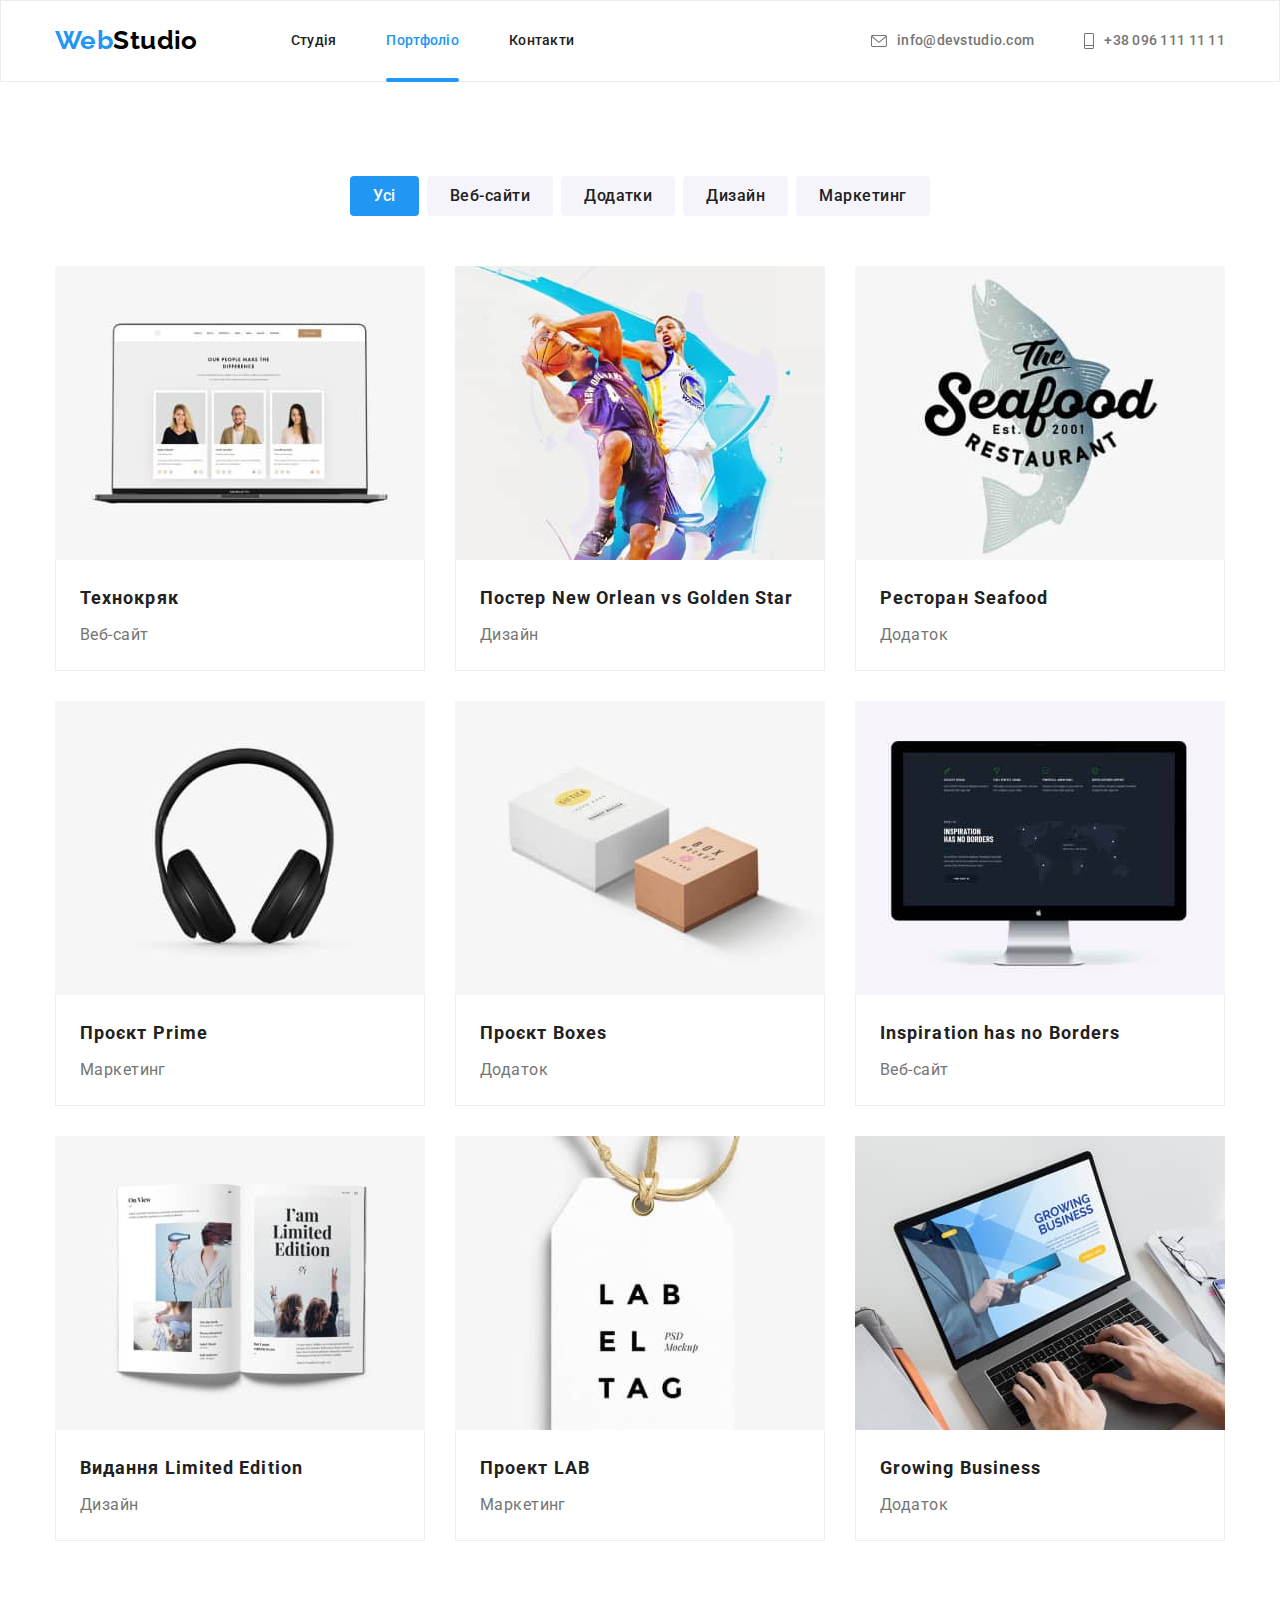
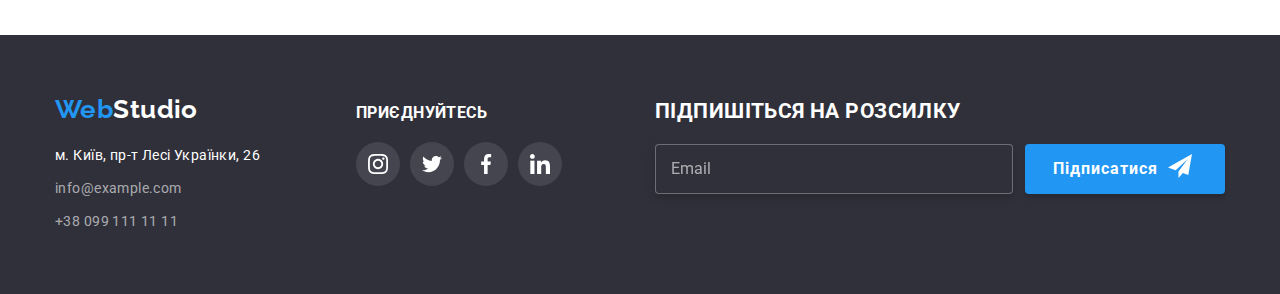
==== portfolio.html @ 9ee0ac49 "Initial commit" ====
<!DOCTYPE html>
<html lang="en">
  <head>
    <meta charset="UTF-8" />
    <meta http-equiv="X-UA-Compatible" content="IE=edge" />
    <meta name="viewport" content="width=device-width, initial-scale=1.0" />
    <link rel="preconnect" href="https://fonts.googleapis.com" />
    <link rel="preconnect" href="https://fonts.gstatic.com" crossorigin />
    <title>WebStudio</title>
    <!-- styles css -->
    <link
      href="https://fonts.googleapis.com/css2?family=Raleway:wght@700&family=Roboto:wght@400;500;700;900&display=swap"
      rel="stylesheet"
    />
    <link
      rel="stylesheet"
      href="https://cdnjs.cloudflare.com/ajax/libs/modern-normalize/1.1.0/modern-normalize.min.css"
    />
    <link rel="stylesheet" href="./css/styles.css" />
  </head>
  <body>
    <!-- header -->
    <header class="studio-header">
      <div class="container">
        <nav class="menu-nav">
          <a class="logo-up link" href="./index.html">
            <span class="part-logo-color">Web</span>Studio</a
          >
          <ul class="menu-nav-list list">
            <li class="menu-nav-item">
              <a class="menu-nav-link link" href="./index.html">Студія</a>
            </li>
            <li class="menu-nav-item">
              <a class="menu-nav-link link" href="portfolio.html"
                ><span class="link-active">Портфоліо</span></a
              >
            </li>
            <li class="menu-nav-item">
              <a class="menu-nav-link link" href="">Контакти</a>
            </li>
          </ul>
        </nav>
        <ul class="list-contact list">
          <li class="list-contact-item">
            <a class="list-contact-link link" href="mailto:info@devstudio.com"
              ><svg class="header-contact-mail" width="16" height="12px">
                <use href="./images/sprite.svg#icon-mail"></use>
              </svg>
              info@devstudio.com</a
            >
          </li>
          <li class="list-contact-item">
            <a class="list-contact-link link" href="tel+380961111111"
              ><svg class="header-contact-phone" width="10px" height="16px">
                <use href="./images/sprite.svg#icon-phone"></use>
              </svg>
              +38 096 111 11 11</a
            >
          </li>
        </ul>
      </div>
    </header>
    <main>
      <!-- project button -->
      <section class="project section">
        <div class="container">
          <h1 class="visually-hidden">Project</h1>
          <ul class="button-nav list">
            <li class="button-nav-item">
              <button type="button" class="button-link button-active">
                Усі
              </button>
            </li>
            <li class="button-nav-item">
              <button type="button" class="button-link">Веб-сайти</button>
            </li>
            <li class="button-nav-item">
              <button type="button" class="button-link">Додатки</button>
            </li>
            <li class="button-nav-item">
              <button type="button" class="button-link">Дизайн</button>
            </li>
            <li class="button-nav-item">
              <button type="button" class="button-link">Маркетинг</button>
            </li>
          </ul>
          <!-- project-galery -->
          <ul class="project-list list">
            <li class="project-list-item">
              <a class="project-card link" href="#">
                <div class="position-project">
                  <img
                    class="project-list-img"
                    src="./images/portfolio/portfolio-1.jpg"
                    alt="зображення команди на ноутбуці"
                    width="370"
                  />
                  <p class="overlay">
                    Ресурс пропонує комплексні пропозиції з різним рівнем
                    функціоналу та сервісів. Все це дозволить відвідувачу
                    отримати вичерпні відомості про компанію чи приватну особу.
                  </p>
                </div>
                <div class="card">
                  <h3 class="project-list-title">Технокряк</h3>
                  <p class="project-item-paragraph">Веб-сайт</p>
                </div>
              </a>
            </li>
            <li class="project-list-item">
              <a class="project-card link" href="#">
                <div class="position-project">
                  <img
                    class="project-list-img"
                    src="./images/portfolio/portfolio-2.jpg"
                    alt="баскетболісти"
                    width="370"
                  />
                  <p class="overlay">
                    Ресурс пропонує комплексні пропозиції з різним рівнем
                    функціоналу та сервісів. Все це дозволить відвідувачу
                    отримати вичерпні відомості про компанію чи приватну особу.
                  </p>
                </div>
                <div class="card">
                  <h3 class="project-list-title">
                    Постер New Orlean vs Golden Star
                  </h3>
                  <p class="project-item-paragraph">Дизайн</p>
                </div>
              </a>
            </li>
            <li class="project-list-item">
              <a class="project-card link" href="#">
                <div class="position-project">
                  <img
                    class="project-list-img"
                    src="./images/portfolio/portfolio-3.jpg"
                    alt="риба"
                    width="370"
                  />
                  <p class="overlay">
                    Ресурс пропонує комплексні пропозиції з різним рівнем
                    функціоналу та сервісів. Все це дозволить відвідувачу
                    отримати вичерпні відомості про компанію чи приватну особу.
                  </p>
                </div>
                <div class="card">
                  <h3 class="project-list-title">Ресторан Seafood</h3>
                  <p class="project-item-paragraph">Додаток</p>
                </div>
              </a>
            </li>
            <li class="project-list-item">
              <a class="project-card link" href="#">
                <div class="position-project">
                  <img
                    class="project-list-img"
                    src="./images/portfolio/portfolio-4.jpg"
                    alt="навушники"
                    width="370"
                  />
                  <p class="overlay">
                    Ресурс пропонує комплексні пропозиції з різним рівнем
                    функціоналу та сервісів. Все це дозволить відвідувачу
                    отримати вичерпні відомості про компанію чи приватну особу.
                  </p>
                </div>
                <div class="card">
                  <h3 class="project-list-title">Проєкт Prime</h3>
                  <p class="project-item-paragraph">Маркетинг</p>
                </div>
              </a>
            </li>
            <li class="project-list-item">
              <a class="project-card link" href="#">
                <div class="position-project">
                  <img
                    class="project-list-img"
                    src="./images/portfolio/portfolio-5.jpg"
                    alt="коробки"
                    width="370"
                  />
                  <p class="overlay">
                    Ресурс пропонує комплексні пропозиції з різним рівнем
                    функціоналу та сервісів. Все це дозволить відвідувачу
                    отримати вичерпні відомості про компанію чи приватну особу.
                  </p>
                </div>
                <div class="card">
                  <h3 class="project-list-title">Проєкт Boxes</h3>
                  <p class="project-item-paragraph">Додаток</p>
                </div>
              </a>
            </li>
            <li class="project-list-item">
              <a class="project-card link" href="#">
                <div class="position-project">
                  <img
                    class="project-list-img"
                    src="./images/portfolio/portfolio-6.jpg"
                    alt="монітор мака"
                    width="370"
                  />
                  <p class="overlay">
                    Ресурс пропонує комплексні пропозиції з різним рівнем
                    функціоналу та сервісів. Все це дозволить відвідувачу
                    отримати вичерпні відомості про компанію чи приватну особу.
                  </p>
                </div>
                <div class="card">
                  <h3 class="project-list-title">Inspiration has no Borders</h3>
                  <p class="project-item-paragraph">Веб-сайт</p>
                </div>
              </a>
            </li>
            <li class="project-list-item">
              <a class="project-card link" href="#">
                <div class="position-project">
                  <img
                    class="project-list-img"
                    src="./images/portfolio/portfolio-7.jpg"
                    alt="книга"
                    width="370"
                  />
                  <p class="overlay">
                    Ресурс пропонує комплексні пропозиції з різним рівнем
                    функціоналу та сервісів. Все це дозволить відвідувачу
                    отримати вичерпні відомості про компанію чи приватну особу.
                  </p>
                </div>
                <div class="card">
                  <h3 class="project-list-title">Видання Limited Edition</h3>
                  <p class="project-item-paragraph">Дизайн</p>
                </div>
              </a>
            </li>

            <li class="project-list-item">
              <a class="project-card link" href="#">
                <div class="position-project">
                  <img
                    class="project-list-img"
                    src="./images/portfolio/portfolio-8.jpg"
                    alt="бейж"
                    width="370"
                  />
                  <p class="overlay">
                    Ресурс пропонує комплексні пропозиції з різним рівнем
                    функціоналу та сервісів. Все це дозволить відвідувачу
                    отримати вичерпні відомості про компанію чи приватну особу.
                  </p>
                </div>
                <div class="card">
                  <h3 class="project-list-title">Проект LAB</h3>
                  <p class="project-item-paragraph">Маркетинг</p>
                </div>
              </a>
            </li>
            <li class="project-list-item">
              <a class="project-card link" href="#">
                <div class="position-project">
                  <img
                    class="project-list-img"
                    src="./images/portfolio/portfolio-9.jpg"
                    alt="лендінг на ноутбуці"
                    width="370"
                  />
                  <p class="overlay">
                    Ресурс пропонує комплексні пропозиції з різним рівнем
                    функціоналу та сервісів. Все це дозволить відвідувачу
                    отримати вичерпні відомості про компанію чи приватну особу.
                  </p>
                </div>
                <div class="card link">
                  <h3 class="project-list-title">Growing Business</h3>
                  <p class="project-item-paragraph">Додаток</p>
                </div>
              </a>
            </li>
          </ul>
        </div>
      </section>
    </main>
    <!-- footer -->
    <footer class="studio-footer">
      <div class="container">
        <address class="footer-address">
          <a class="link logo-down-link" href="./index.html">
            <span class="part-logo-color">Web</span>Studio</a
          >
          <ul class="list">
            <li class="address-item link">
              <a
                class="address address-nav-link link"
                href="https://goo.gl/maps/ZnqAECNUkRY8YoW6A"
                target="_blank"
                >м. Київ, пр-т Лесі Українки, 26</a
              >
            </li>
            <li class="address-item">
              <a
                class="address address-link link"
                href="mailto:info@example.com"
                >info@example.com</a
              >
            </li>
            <li class="address-item">
              <a class="address address-link link" href="tel:+380991111111"
                >+38 099 111 11 11</a
              >
            </li>
          </ul>
        </address>
        <div class="follow">
          <h3 class="follow-icon-title">приєднуйтесь</h3>
          <ul class="social-icon-list list">
            <li class="social-link-item">
              <a class="social-link" href=""
                ><svg
                  lang="en"
                  aria-label="instagram icon"
                  class="social-link-icon footer-social-icon"
                >
                  <use href="./images/sprite.svg#icon-instagram"></use>
                </svg>
              </a>
            </li>
            <li class="social-link-item">
              <a class="social-link" href=""
                ><svg
                  lang="en"
                  aria-label="twitter icon"
                  class="social-link-icon footer-social-icon"
                >
                  <use href="./images/sprite.svg#icon-twitter"></use>
                </svg>
              </a>
            </li>
            <li class="social-link-item">
              <a class="social-link" href=""
                ><svg
                  lang="en"
                  aria-label="facebook icon"
                  class="social-link-icon footer-social-icon"
                >
                  <use href="./images/sprite.svg#icon-facebook"></use>
                </svg>
              </a>
            </li>
            <li class="social-link-item">
              <a class="social-link" href=""
                ><svg
                  lang="en"
                  aria-label="linkedim icon"
                  class="social-link-icon footer-social-icon"
                >
                  <use href="./images/sprite.svg#icon-linkedin"></use>
                </svg>
              </a>
            </li>
          </ul>
        </div>
        <form class="send">
          <h2 class="mail-form-title">Підпишіться на розсилку</h2>
          <div class="footer-form">
            <input
              required
              placeholder="Email"
              class="enter-mail"
              type="email"
              name="user-mail"
              id="user-mail"
            />
            <button class="send-btn" type="submit">
              Підписатися
              <svg class="send-icon">
                <use
                  aria-label=""
                  href="./images/sprite.svg#icon-send"
                  width="24"
                  height="24"
                ></use>
              </svg>
            </button>
          </div>
        </form>
      </div>
    </footer>
  </body>
</html>
---- css/styles.css ----
:root {
  --brend-color: #2196f3;
  --primery-text-color: #212121;
  --secondary-text-color: #757575;
  --color-text-dark-theme: #ffffff;
  --text-paragraph: "Roboto", sans-serif;
  --color-icon: #afb1b8;
  --transition-dur-fun: 250ms cubic-bezier(0.4, 0, 0.2, 1);
}

/* reset and normalize */

.visually-hidden {
  position: absolute;
  width: 1px;
  height: 1px;
  margin: -1px;
  border: 0;
  padding: 0;
  white-space: nowrap;
  clip-path: inset(100%);
  clip: rect(0 0 0 0);
  overflow: hidden;
}

*,
*::after,
*::before {
  box-sizing: inherit;
}

/* tamplate */

h1,
h2,
h3,
h4,
h5,
p {
  margin-top: 0;
  margin-bottom: 0;
}

ul,
li {
  margin-top: 0;
  margin-bottom: 0;
  padding-left: 0;
}

.link {
  text-decoration: none;
}

.list {
  list-style: none;
}

img {
  display: block;
  min-height: 100%;
  height: auto;
}

button {
  cursor: pointer;
}

.container {
  margin: 0 auto;
  width: 1200px;
  padding: 0 15px;
}

.section {
  padding-top: 94px;
  padding-bottom: 94px;
}

.studio-header .container {
  display: flex;
  align-items: center;
}

.menu-nav {
  display: flex;
  align-items: center;
}

.menu-nav-list {
  display: flex;
  gap: 50px;
}

.list-contact {
  display: flex;
  align-items: center;
  justify-content: center;
  gap: 50px;
  margin-left: auto;
}

.link-active {
  color: var(--brend-color);
}

html {
  box-sizing: border-box;
}

body {
  font-family: "Roboto", sans-serif;
  font-size: 14px;
  font-weight: 400;
  letter-spacing: 0.03em;
  color: var(--primery-text-color);
}

/* header */

.studio-header {
  border: 1px solid #ececec;
}

.part-logo-color {
  color: var(--brend-color);
}

.logo-up {
  font-family: "Raleway";
  font-weight: 700;
  font-size: 26px;
  line-height: 1.19;
  margin-right: 93px;
  color: #000000;
  padding-top: 24px;
  padding-bottom: 25px;
  transition: color var(--transition-dur-fun);
}

.menu-nav-link {
  display: inline-block;
  color: var(--primery-text-color);
  font-weight: 500;
  line-height: 1.14;
  letter-spacing: 0.02em;
  padding-top: 32px;
  padding-bottom: 32px;
  transition: color var(--transition-dur-fun);
  position: relative;
}

.list-contact-link {
  color: var(--secondary-text-color);
  font-weight: 500;
  line-height: 1.14px;
  letter-spacing: 0.02em;
  padding-top: 32px;
  padding-bottom: 32px;
  display: flex;
  align-items: center;
  justify-content: center;
  transition: color var(--transition-dur-fun);
}

.address-link:hover,
.studio-header a:hover,
.address-link:focus,
.studio-header a:focus,
.logo-down-link:hover,
.logo-down-link:focus {
  color: var(--brend-color);
}

.header-contact-phone,
.header-contact-mail {
  margin-right: 10px;
  fill: currentColor;
}

.link-active::after {
  content: "";
  position: absolute;
  display: block;
  width: 100%;
  height: 4px;
  left: 0;
  bottom: -1px;
  background-color: var(--brend-color);
  border-radius: 2px;
}

/* hero */

.hero {
  background-image: linear-gradient(
      rgba(47, 48, 58, 0.4),
      rgba(47, 48, 58, 0.4)
    ),
    url(../images/Img.jpg);
  background-size: cover;
  background-repeat: no-repeat;
  background-position: center;
  background-color: #2f303a;
  padding-top: 200px;
  padding-bottom: 200px;
  text-align: center;
  max-width: 1600px;
  margin: 0 auto;
}

.title-first {
  color: var(--color-text-dark-theme);
  font-weight: 900;
  font-size: 44px;
  line-height: 1.36;
  letter-spacing: 0.06em;
  text-transform: uppercase;
  margin-bottom: 30px;
  margin-right: auto;
  margin-left: auto;
  width: 696px;
}

.hero-btn {
  font-family: "Roboto";
  font-style: normal;
  font-weight: 700;
  font-size: 16px;
  line-height: 1.88;
  align-items: center;
  text-align: center;
  letter-spacing: 0.06em;
  width: 216px;
  height: 50px;
  border-radius: 4px;
  border-color: transparent;
}
.container .button-active:hover,
.container .button-active:focus {
  background: #188ce8;
  box-shadow: 0px 4px 4px rgba(0, 0, 0, 0.15);
}
.button-link:hover,
.button-link:focus {
  background-color: var(--brend-color);
  color: var(--color-text-dark-theme);
  box-shadow: 0px 3px 1px rgba(0, 0, 0, 0.1), 0px 1px 2px rgba(0, 0, 0, 0.08),
    0px 2px 2px rgba(0, 0, 0, 0.12);
  border-radius: 4px;
}

.container .button-active {
  background-color: var(--brend-color);
  color: var(--color-text-dark-theme);
  transition: background-color var(--transition-dur-fun);
}

/* technology */

.technology-list {
  display: flex;
  gap: 30px;
}

.technology-icon {
  display: flex;
  align-items: center;
  justify-content: center;
  box-sizing: border-box;
  background: #f5f4fa;
  border-radius: 4px;
  margin-bottom: 30px;
  width: 270px;
  height: 120px;
}

.technology-icon-pick {
  width: 70px;
  height: 70px;
}

.technology-list-item {
  width: 270px;
}

.technology-title {
  line-height: 1.14;
  text-transform: uppercase;
  font-size: 14px;
  margin-bottom: 10px;
  color: var(--primery-text-color);
}

.technology-paragraph {
  line-height: 1.71;
  color: var(--secondary-text-color);
}

/* prezents */

.prezents {
  padding-top: 0;
}

.prezents-title {
  font-weight: 700;
  font-size: 36px;
  line-height: 1.16;
  text-align: center;
  margin-bottom: 50px;
}

.prezents-list {
  display: flex;
  align-items: center;
  justify-content: space-between;
  gap: 30px;
}

.position-prezents {
  position: relative;
}

.prezents-title-text {
  position: absolute;
  bottom: 0%;
  left: 0%;
  text-align: center;
  padding: 27px 0;
  font-weight: 700;
  line-height: 1.14;
  letter-spacing: 0.03em;
  text-transform: uppercase;
  color: var(--color-text-dark-theme);
  width: 100%;
  height: 70px;
  background-color: rgba(47, 48, 58, 0.8);
}

/* team */

.team {
  text-align: center;
  background-color: #f5f4fa;
}

.team-list {
  align-items: center;
  display: flex;
  gap: 30px;
}

.team-list-item {
  box-sizing: content-box;
  width: 270px;
  background: #ffffff;
  box-shadow: 0px 1px 3px rgba(0, 0, 0, 0.12), 0px 1px 1px rgba(0, 0, 0, 0.14),
    0px 2px 1px rgba(0, 0, 0, 0.2);
  border-radius: 0px 0px 4px 4px;
}

.team-title {
  font-weight: 700;
  font-size: 36px;
  line-height: 1.16;
  text-align: center;
  margin-bottom: 50px;
}

.card {
  padding: 30px 32px;
}

.team-title-name {
  font-weight: 500;
  font-size: 16px;
  line-height: 1.19;
  text-align: center;
  margin-bottom: 10px;
}

.team-paragraph {
  font-size: 16px;
  line-height: 1.19;
  text-align: center;
  margin-bottom: 16px;
  color: var(--secondary-text-color);
}

.social-link {
  display: flex;
  align-items: center;
  justify-content: center;
  width: 44px;
  height: 44px;
  border-radius: 50%;
  transition: background-color var(--transition-dur-fun);
}

.social-link:hover,
.social-link:focus {
  background-color: var(--brend-color);
  width: 44px;
  height: 44px;
  border-radius: 50%;
}

.social-icon-list {
  display: flex;
  align-items: center;
  justify-content: center;
  gap: 10px;
}

.social-link-icon {
  display: flex;
  align-items: center;
  justify-content: center;
  width: 20px;
  height: 20px;
  fill: var(--color-icon);
  transition: fill var(--transition-dur-fun);
}

.social-link:hover .social-link-icon,
.social-link:focus .social-link-icon {
  fill: var(--color-text-dark-theme);
}

/* our customers */

.customers {
  text-align: center;
}

.customers-list {
  display: flex;
  gap: 30px;
}

.customers-list-item {
  box-sizing: border-box;
  background-color: #fff;
}

.customers-icon {
  display: flex;
  align-items: center;
  justify-content: center;
  fill: #afb1b8;
  transition: fill var(--transition-dur-fun);
}

.customers-icon-border {
  width: 106px;
  height: 60px;
}

.customer-link-icon {
  display: flex;
  align-items: center;
  justify-content: center;
  box-sizing: border-box;
  width: 170px;
  height: 92px;
  border: 1px solid #afb1b8;
  border-radius: 4px;
  background-color: #fff;
  transition: border var(--transition-dur-fun);
}

.customer-link-icon:hover,
.customer-link-icon:focus {
  border: 1px solid var(--brend-color);
}

.customer-link-icon:hover .customers-icon,
.customer-link-icon:focus .customers-icon {
  fill: var(--brend-color);
}

/* project */

.project-card {
  display: block;
  transition: box-shadow var(--transition-dur-fun);
}

.project-card:hover,
.project-card:focus {
  box-shadow: 0px 1px 1px rgba(0, 0, 0, 0.12), 0px 4px 4px rgba(0, 0, 0, 0.06),
    1px 4px 6px rgba(0, 0, 0, 0.16);
}

.button-nav {
  display: flex;
  justify-content: center;
  gap: 8px;
  margin-bottom: 50px;
}

.button-link {
  font-family: var(--text-paragraph);
  background: #f5f4fa;
  padding: 6px 22px;
  border-radius: 4px;
  border: 1px solid transparent;
  font-weight: 500;
  font-size: 16px;
  line-height: 1.62;
  text-align: center;
  letter-spacing: 0.03em;
  color: #212121;
  transition: background-color var(--transition-dur-fun),
    color var(--transition-dur-fun), box-shadow var(--transition-dur-fun);
}

.project-list {
  display: flex;
  gap: 30px;
  flex-wrap: wrap;
}

.project-list-item {
  box-sizing: border-box;
  width: 370px;
}

.project-list .card {
  padding: 20px 24px;
  background-color: #fff;
  border-right: 1px solid #eeeeee;
  border-bottom: 1px solid #eeeeee;
  border-left: 1px solid #eeeeee;
}

.project-list-title {
  font-weight: 700;
  font-size: 18px;
  line-height: 2;
  letter-spacing: 0.06em;
  margin-bottom: 4px;
  color: var(--primery-text-color);
}

.project-item-paragraph {
  font-size: 16px;
  line-height: 1.87;
  color: var(--secondary-text-color);
}
.position-project {
  position: relative;
  overflow: hidden;
}

.overlay {
  position: absolute;
  top: 0;
  left: 0;
  width: 100%;
  height: 100%;
  padding: 63px 24px;
  background-color: rgba(33, 150, 243, 0.9);
  font-style: normal;
  font-weight: 400;
  font-size: 18px;
  line-height: 1.56;
  color: var(--color-text-dark-theme);
  overflow: auto;
  transform: translateY(100%);
  transition: transform var(--transition-dur-fun);
}

.project-card:hover .overlay,
.project-card:focus .overlay {
  transform: translateY(0);
}

/* footer */

.studio-footer {
  background-color: #2f303a;
  padding-top: 60px;
  padding-bottom: 60px;
}

.studio-footer .container {
  display: flex;
  align-items: baseline;
}

.footer-address {
  width: 231px;
}

.address {
  font-style: normal;
}

.logo-down-link {
  display: inline-block;
  font-style: normal;
  font-family: "Raleway";
  font-weight: 700;
  font-size: 26px;
  line-height: 1.14;
  color: #ffffff;
  margin-bottom: 20px;
  transition: color var(--transition-dur-fun);
}

.address-nav-link {
  display: inline-block;
  line-height: 1.71;
  color: var(--color-text-dark-theme);
}

.address-link {
  display: inline-block;
  line-height: 1.71;
  color: rgba(255, 255, 255, 0.6);
  transition: color var(--transition-dur-fun);
}

.address-item:not(:last-child) {
  margin-bottom: 9px;
}

.follow {
  align-items: center;
  justify-content: center;
  margin-left: 70px;
  margin-right: 93px;
}

.follow-icon-title {
  font-style: normal;
  font-weight: 700;
  line-height: 1.14;
  text-transform: uppercase;
  color: var(--color-text-dark-theme);
  margin-bottom: 20px;
}

.follow .social-link {
  background: rgba(255, 255, 255, 0.1);
  transition: background-color var(--transition-dur-fun);
}

.footer-social-icon {
  fill: #ffffff;
}

.follow .social-link:hover,
.follow .social-link:focus {
  background-color: var(--brend-color);
}

/* mail-form */

.footer-form {
  display: flex;
  width: 100%;
}

.mail-form-title {
  font-weight: 700;
  line-height: 1.14;
  text-transform: uppercase;
  color: var(--color-text-dark-theme);
  margin-bottom: 20px;
}

.enter-mail {
  display: inline-block;
  align-items: center;
  width: 358px;
  height: 50px;
  border: 1px solid rgba(255, 255, 255, 0.3);
  filter: drop-shadow(0px 4px 4px rgba(0, 0, 0, 0.15));
  border-radius: 4px;
  margin-right: 12px;
  background-color: #2f303a;
  color: var(--color-text-dark-theme);
  padding: 15px;
  outline: none;
  transition: border-color var(--transition-dur-fun);
}

.enter-mail::placeholder {
  font-size: 16px;
  line-height: 1.25;
  align-items: center;
  color: rgba(255, 255, 255, 0.6);
}

.enter-mail:focus-within {
  border-color: var(--brend-color);
}

.send-btn {
  padding: 10px 28px;
  width: 200px;
  height: 50px;
  background-color: var(--brend-color);
  color: var(--color-text-dark-theme);
  box-shadow: 0px 4px 4px rgba(0, 0, 0, 0.15);
  border-radius: 4px;
  border: transparent;
  font-weight: 700;
  font-size: 16px;
  line-height: 1.88;
  display: flex;
  letter-spacing: 0.06em;
}

.send-icon {
  width: 100%;
  height: 100%;
  margin-left: 10px;
}

/* modal */

.backdrop {
  position: fixed;
  top: 0;
  left: 0;
  width: 100%;
  height: 100%;
  z-index: 999;
  background-color: rgba(0, 0, 0, 0.2);
  transition: opacity var(--transition-dur-fun),
    visibility var(--transition-dur-fun);
}

.backdrop.is-hidden {
  visibility: hidden;
  opacity: 0;
  pointer-events: none;
}

.modal {
  width: 528px;
  position: absolute;
  top: 50%;
  left: 50%;
  transform: translate(-50%, -50%);
  background-color: var(--color-text-dark-theme);
  padding: 40px;
}

.btn-close-modal {
  position: absolute;
  top: 8px;
  right: 8px;
  display: flex;
  align-items: center;
  justify-content: center;
  width: 30px;
  height: 30px;
  border-radius: 50%;
  background: var(--color-text-dark-theme);
  border: 1px solid rgba(0, 0, 0, 0.1);
  padding: 0;
  transform: fill var(--transition-dur-fun);
}

.modal-close-icon {
  transition: fill var(--transition-dur-fun);
}

.cta-title {
  font-weight: 700;
  margin-bottom: 12px;
  text-align: center;
  font-size: 20px;
  line-height: 1.15;
  color: var(--primery-text-color);
}

.label-title {
  display: block;
  margin-bottom: 4px;
  color: var(--secondary-text-color);
}

.input-name,
.input-phone,
.input-mail {
  display: block;
  width: 100%;
  height: 40px;
  border: 1px solid rgba(33, 33, 33, 0.2);
  border-radius: 4px;
  padding-left: 42px;
  color: var(--primery-text-color);
  outline: none;
  transition: border-color var(--transition-dur-fun);
}

.input-name:focus-within,
.input-phone:focus-within,
.input-mail:focus-within {
  border-color: var(--brend-color);
}

.input-position {
  display: block;
  position: relative;
  margin-bottom: 10px;
}

.icon-input {
  position: absolute;
  top: 0;
  left: 0;
  width: 18px;
  height: 18px;
  margin: 11px;
  transition: fill var(--transition-dur-fun);
}
.user-name {
  display: block;
  margin-bottom: 10px;
}

.input-coment {
  width: 100%;
  height: 120px;
  padding: 16px;
  outline: none;
}

.input-coment:focus-within {
  border-color: var(--brend-color);
}

textarea {
  display: block;
  resize: none;
  border: 1px solid rgba(33, 33, 33, 0.2);
  border-radius: 4px;
  margin-bottom: 20px;
}

.input-coment::placeholder {
  font-size: 12px;
  line-height: 1.16;
  letter-spacing: 0.01em;
  color: rgba(117, 117, 117, 0.5);
}

.polity {
  display: flex;
  align-items: center;
  justify-content: center;
  font-family: "Roboto";
  font-style: normal;
  margin-bottom: 30px;
  font-weight: 400;
  font-size: 14px;
  line-height: 1.71px;
  letter-spacing: 0.03em;
  color: var(--secondary-text-color);
}

.checkbox-title {
  font-family: "Roboto";
  font-style: normal;
  font-weight: 400;
  font-size: 14px;
  line-height: 1.71;
  color: #757575;
}
.checkbox-link {
  color: var(--brend-color);
}

.checkbox-icon {
  display: inline-block;
  width: 16px;
  height: 15px;
  margin-right: 7px;
  border: 2px solid var(--primery-text-color);
  border-radius: 2px;
}

.checkbox:checked + .checkbox-icon {
  border-color: var(--brend-color);
  background-color: var(--brend-color);
  background-image: url(../images/icon-check.svg);
  background-size: contain;
  background-repeat: no-repeat;
  background-origin: border-box;
}

.modal-btn-send {
  /* display: block; */
  width: 200px;
  height: 50px;
  left: 700px;
  top: 712px;
  color: var(--color-text-dark-theme);
  background: #2196f3;
  box-shadow: 0px 4px 4px rgba(0, 0, 0, 0.15);
  border-radius: 4px;
  border-color: transparent;
}

.centre {
  align-items: center;
  justify-content: center;
  text-align: center;
}

.input-position:focus-within {
  fill: var(--brend-color);
}

.btn-close-modal:hover .modal-close-icon,
.btn-close-modal:focus .modal-close-icon {
  fill: var(--brend-color);
}
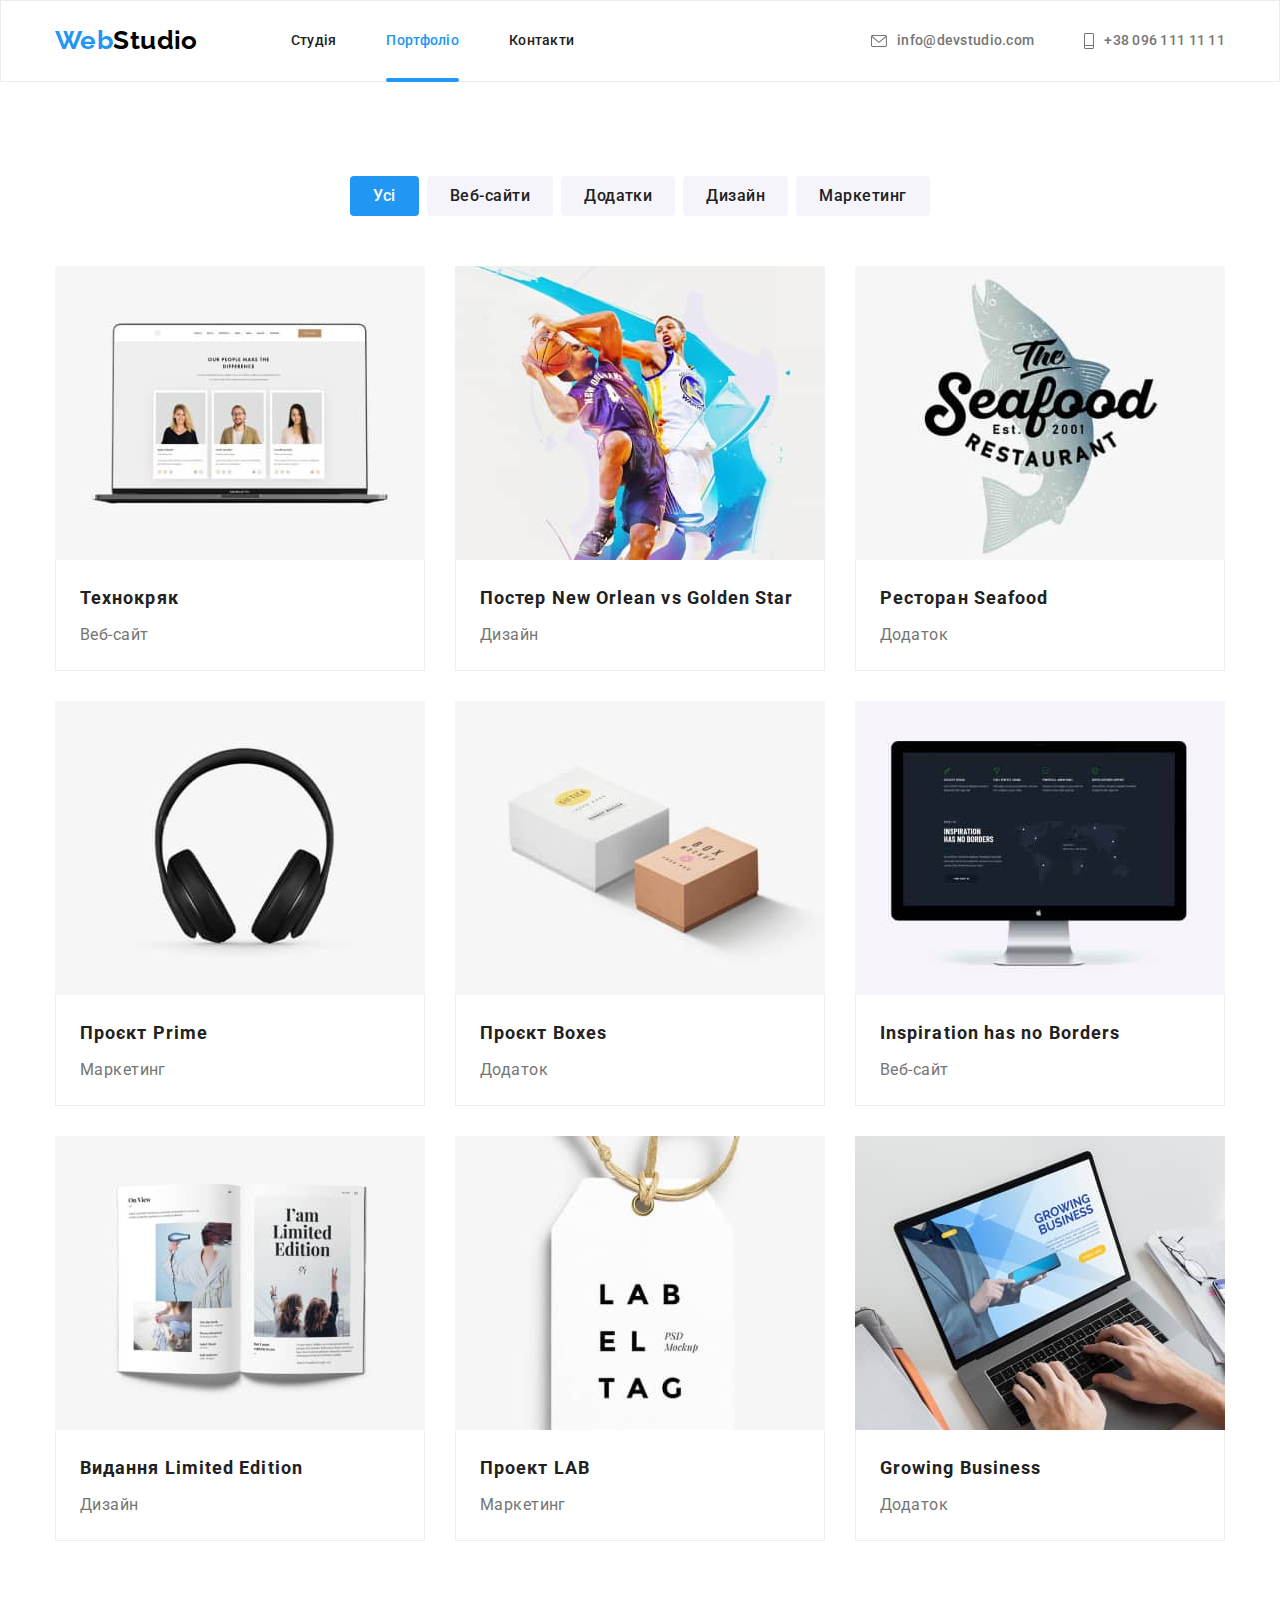
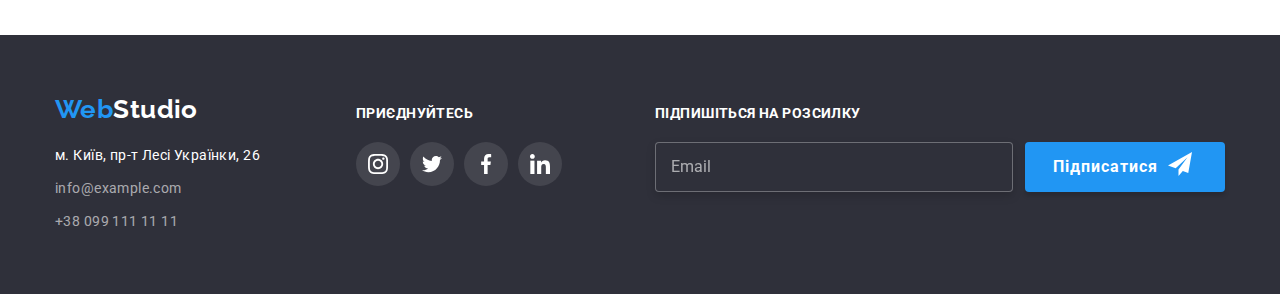
==== commit bd933d0a: "BEM-last" ====
--- a/portfolio.html
+++ b/portfolio.html
@@ -16,7 +16,8 @@
       rel="stylesheet"
       href="https://cdnjs.cloudflare.com/ajax/libs/modern-normalize/1.1.0/modern-normalize.min.css"
     />
-    <link rel="stylesheet" href="./css/styles.css" />
+    <!-- <link rel="stylesheet" href="./css/styles.css" /> -->
+    <link rel="stylesheet" href="./css/main.min.css" />
   </head>
   <body>
     <!-- header -->
@@ -67,7 +68,7 @@
           <h1 class="visually-hidden">Project</h1>
           <ul class="button-nav list">
             <li class="button-nav-item">
-              <button type="button" class="button-link button-active">
+              <button type="button" class="button-active button-link">
                 Усі
               </button>
             </li>
@@ -313,7 +314,7 @@
           </ul>
         </address>
         <div class="follow">
-          <h3 class="follow-icon-title">приєднуйтесь</h3>
+          <p class="follow-icon-title">приєднуйтесь</p>
           <ul class="social-icon-list list">
             <li class="social-link-item">
               <a class="social-link" href=""
@@ -362,7 +363,7 @@
           </ul>
         </div>
         <form class="send">
-          <h2 class="mail-form-title">Підпишіться на розсилку</h2>
+          <p class="mail-form-title">Підпишіться на розсилку</p>
           <div class="footer-form">
             <input
               required
--- a/css/main.min.css
+++ b/css/main.min.css
@@ -0,0 +1 @@
+:root{--brend-color: #2196f3;--primery-text-color: #212121;--secondary-text-color: #757575;--color-text-dark-theme: #ffffff;--text-paragraph: "Roboto", sans-serif;--color-icon: #afb1b8;--transition-dur-fun: 250ms cubic-bezier(0.4, 0, 0.2, 1)}.visually-hidden{position:absolute;width:1px;height:1px;margin:-1px;border:0;padding:0;white-space:nowrap;clip-path:inset(100%);clip:rect(0 0 0 0);overflow:hidden}.customer-link-icon,.customers-icon,.technology-icon,.list-contact-link,.list-contact,.polity,.btn-close-modal,.social-link-icon,.social-icon-list,.social-link,.button-nav{display:flex;justify-content:center}*,*::after,*::before{box-sizing:inherit}h1,h2,h3,h4,h5,p{margin-top:0;margin-bottom:0}ul,li{margin-top:0;margin-bottom:0;padding-left:0}.link{text-decoration:none}.list{list-style:none}img{display:block;min-height:100%;height:auto}button{cursor:pointer}.link-active{color:var(--brend-color)}.link-active::after{content:"";position:absolute;display:block;width:100%;height:4px;left:0;bottom:-1px;background-color:var(--brend-color);border-radius:2px}html{box-sizing:border-box}body{font-family:"Roboto",sans-serif;font-size:14px;font-weight:400;letter-spacing:.03em;color:var(--primery-text-color)}.section{padding-top:94px;padding-bottom:94px}.container{margin:0 auto;width:1200px;padding:0 15px}.part-logo-color{color:var(--brend-color)}.logo-up{font-family:"Raleway";font-size:26px;font-weight:700;line-height:1.19;margin-right:93px;color:#000;padding-top:24px;padding-bottom:25px;transition:color var(--transition-dur-fun)}.logo-down-link{display:inline-block;font-style:normal;font-family:"Raleway";font-size:26px;font-weight:700;line-height:1.14;color:#fff;margin-bottom:20px;transition:color var(--transition-dur-fun)}.logo-down-link:hover,.logo-down-link:focus{color:var(--brend-color)}.hero-btn{font-family:"Roboto";font-style:normal;font-size:16px;font-weight:700;line-height:1.88;align-items:center;text-align:center;letter-spacing:.06em;width:216px;height:50px;border-radius:4px;border-color:rgba(0,0,0,0)}.button-nav{gap:8px;margin-bottom:50px}.button-link{font-family:var(--text-paragraph);background:#f5f4fa;padding:6px 22px;border-radius:4px;border:1px solid rgba(0,0,0,0);font-size:16px;font-weight:500;line-height:1.62;text-align:center;letter-spacing:.03em;color:#212121;transition:background-color var(--transition-dur-fun),color var(--transition-dur-fun),box-shadow var(--transition-dur-fun)}.button-link:hover,.button-link:focus{background-color:var(--brend-color);color:var(--color-text-dark-theme);box-shadow:0px 3px 1px rgba(0,0,0,.1),0px 1px 2px rgba(0,0,0,.08),0px 2px 2px rgba(0,0,0,.12);border-radius:4px}.send-btn{padding:10px 28px;width:200px;height:50px;background-color:var(--brend-color);color:var(--color-text-dark-theme);box-shadow:0px 4px 4px rgba(0,0,0,.15);border-radius:4px;border:rgba(0,0,0,0);font-size:16px;font-weight:700;line-height:1.88;display:flex;letter-spacing:.06em}.modal-btn-send{width:200px;height:50px;left:700px;top:712px;color:var(--color-text-dark-theme);background:#2196f3;box-shadow:0px 4px 4px rgba(0,0,0,.15);border-radius:4px;border-color:rgba(0,0,0,0)}.button-active{background-color:var(--brend-color);color:var(--color-text-dark-theme);transition:background-color var(--transition-dur-fun)}.button-active:hover,.button-active:focus{background:#188ce8;box-shadow:0px 4px 4px rgba(0,0,0,.15)}.social-link{align-items:center;width:44px;height:44px;border-radius:50%;transition:background-color var(--transition-dur-fun)}.social-link:hover,.social-link:focus{background-color:var(--brend-color);width:44px;height:44px;border-radius:50%}.social-icon-list{align-items:center;gap:10px}.social-link-icon{align-items:center;width:20px;height:20px;fill:var(--color-icon);transition:fill var(--transition-dur-fun)}.social-link:hover .social-link-icon,.social-link:focus .social-link-icon{fill:var(--color-text-dark-theme)}.follow{align-items:center;justify-content:center;margin-left:70px;margin-right:93px}.follow-icon-title{font-style:normal;font-weight:700;line-height:1.14;text-transform:uppercase;color:var(--color-text-dark-theme);margin-bottom:20px}.footer-social-icon{fill:#fff}.social-link{background:rgba(255,255,255,.1);transition:background-color var(--transition-dur-fun)}.social-link:hover,.social-link:focus{background-color:var(--brend-color)}.mail-form-title{font-size:14px;font-weight:700;line-height:1.14;text-transform:uppercase;color:var(--color-text-dark-theme);margin-bottom:20px}.enter-mail{display:inline-block;align-items:center;width:358px;height:50px;border:1px solid rgba(255,255,255,.3);filter:drop-shadow(0px 4px 4px rgba(0, 0, 0, 0.15));border-radius:4px;margin-right:12px;background-color:#2f303a;color:var(--color-text-dark-theme);padding:15px;outline:none;transition:border-color var(--transition-dur-fun)}.enter-mail::placeholder{font-size:16px;line-height:1.25;align-items:center;color:rgba(255,255,255,.6)}.enter-mail:focus-within{border-color:var(--brend-color)}.send-icon{width:100%;height:100%;margin-left:10px}.backdrop{position:fixed;top:0;left:0;width:100%;height:100%;z-index:999;background-color:rgba(0,0,0,.2);transition:opacity var(--transition-dur-fun),visibility var(--transition-dur-fun)}.backdrop.is-hidden{visibility:hidden;opacity:0;pointer-events:none}.modal{width:528px;position:absolute;top:50%;left:50%;transform:translate(-50%, -50%);background-color:var(--color-text-dark-theme);padding:40px}.btn-close-modal{position:absolute;top:8px;right:8px;align-items:center;width:30px;height:30px;border-radius:50%;background:var(--color-text-dark-theme);border:1px solid rgba(0,0,0,.1);padding:0;transform:fill var(--transition-dur-fun)}.modal-close-icon{transition:fill var(--transition-dur-fun)}.btn-close-modal:hover .modal-close-icon,.btn-close-modal:focus .modal-close-icon{fill:var(--brend-color)}.cta-title{font-size:20px;font-weight:700;margin-bottom:12px;text-align:center;line-height:1.15;color:var(--primery-text-color)}.label-title{display:block;margin-bottom:4px;color:var(--secondary-text-color)}.input-name,.input-phone,.input-mail{display:block;width:100%;height:40px;border:1px solid rgba(33,33,33,.2);border-radius:4px;padding-left:42px;color:var(--primery-text-color);outline:none;transition:border-color var(--transition-dur-fun)}.input-name:focus-within,.input-phone:focus-within,.input-mail:focus-within{border-color:var(--brend-color)}.input-position{display:block;position:relative;margin-bottom:10px}.input-position:focus-within{fill:var(--brend-color)}.icon-input{position:absolute;top:0;left:0;width:18px;height:18px;margin:11px;transition:fill var(--transition-dur-fun)}.user-name{display:block;margin-bottom:10px}.input-coment{width:100%;height:120px;padding:16px;outline:none}.input-coment:focus-within{border-color:var(--brend-color)}.input-coment::placeholder{font-size:12px;line-height:1.16;letter-spacing:.01em;color:rgba(117,117,117,.5)}textarea{display:block;resize:none;border:1px solid rgba(33,33,33,.2);border-radius:4px;margin-bottom:20px}.polity{align-items:center;font-family:"Roboto";font-style:normal;margin-bottom:30px;font-size:14px;font-weight:400;line-height:1.71px;letter-spacing:.03em;color:var(--secondary-text-color)}.checkbox-title{font-family:"Roboto";font-style:normal;font-size:14px;font-weight:400;line-height:1.71;color:#757575}.checkbox-link{color:var(--brend-color)}.checkbox-icon{display:inline-block;width:16px;height:15px;margin-right:7px;border:2px solid var(--primery-text-color);border-radius:2px}.checkbox:checked+.checkbox-icon{border-color:var(--brend-color);background-color:var(--brend-color);background-image:url(../images/icon-check.svg);background-size:contain;background-repeat:no-repeat;background-origin:border-box}.centre{align-items:center;justify-content:center;text-align:center}.studio-header{border:1px solid #ececec}.studio-header .container{display:flex;align-items:center}.studio-header a:hover,.studio-header a:focus{color:var(--brend-color)}.menu-nav{display:flex;align-items:center}.menu-nav-list{display:flex;gap:50px}.list-contact{align-items:center;gap:50px;margin-left:auto}.menu-nav-link{display:inline-block;color:var(--primery-text-color);font-weight:500;line-height:1.14;letter-spacing:.02em;padding-top:32px;padding-bottom:32px;transition:color var(--transition-dur-fun);position:relative}.list-contact-link{color:var(--secondary-text-color);font-weight:500;line-height:1.14px;letter-spacing:.02em;padding-top:32px;padding-bottom:32px;align-items:center;transition:color var(--transition-dur-fun)}.header-contact-phone,.header-contact-mail{margin-right:10px;fill:currentColor}.hero{background-image:linear-gradient(rgba(47, 48, 58, 0.4), rgba(47, 48, 58, 0.4)),url(../images/Img.jpg);background-size:cover;background-repeat:no-repeat;background-position:center;background-color:#2f303a;padding-top:200px;padding-bottom:200px;text-align:center;max-width:1600px;margin:0 auto}.title-first{color:var(--color-text-dark-theme);font-size:44px;font-weight:900;line-height:1.36;letter-spacing:.06em;text-transform:uppercase;margin-bottom:30px;margin-right:auto;margin-left:auto;width:696px}.technology-list{display:flex;gap:30px}.technology-icon{align-items:center;box-sizing:border-box;background:#f5f4fa;border-radius:4px;margin-bottom:30px;width:270px;height:120px}.technology-icon-pick{width:70px;height:70px}.technology-list-item{width:270px}.technology-title{line-height:1.14;text-transform:uppercase;font-size:14px;margin-bottom:10px;color:var(--primery-text-color)}.technology-paragraph{line-height:1.71;color:var(--secondary-text-color)}.prezents{padding-top:0}.prezents-title{font-weight:700;font-size:36px;line-height:1.16;text-align:center;margin-bottom:50px}.prezents-list{display:flex;align-items:center;justify-content:space-between;gap:30px}.position-prezents{position:relative}.prezents-title-text{position:absolute;bottom:0%;left:0%;text-align:center;padding:27px 0;font-weight:700;line-height:1.14;letter-spacing:.03em;text-transform:uppercase;color:var(--color-text-dark-theme);width:100%;height:70px;background-color:rgba(47,48,58,.8)}.team{text-align:center;background-color:#f5f4fa}.team-list{align-items:center;display:flex;gap:30px}.team-list-item{box-sizing:content-box;width:270px;background:#fff;box-shadow:0px 1px 3px rgba(0,0,0,.12),0px 1px 1px rgba(0,0,0,.14),0px 2px 1px rgba(0,0,0,.2);border-radius:0px 0px 4px 4px}.team-title{font-size:36px;font-weight:700;line-height:1.16;text-align:center;margin-bottom:50px}.card{padding:30px 32px}.team-title-name{font-size:16px;font-weight:500;line-height:1.19;text-align:center;margin-bottom:10px}.team-paragraph{font-size:16px;line-height:1.19;text-align:center;margin-bottom:16px;color:var(--secondary-text-color)}.customers{text-align:center}.customers-list{display:flex;gap:30px}.customers-list-item{box-sizing:border-box;background-color:#fff}.customers-icon{align-items:center;fill:#afb1b8;transition:fill var(--transition-dur-fun)}.customer-link-icon:hover .customers-icon,.customer-link-icon:focus .customers-icon{fill:var(--brend-color)}.customers-icon-border{width:106px;height:60px}.customer-link-icon{align-items:center;box-sizing:border-box;width:170px;height:92px;border:1px solid #afb1b8;border-radius:4px;background-color:#fff;transition:border var(--transition-dur-fun)}.customer-link-icon:hover,.customer-link-icon:focus{border:1px solid var(--brend-color)}.project-card{display:block;transition:box-shadow var(--transition-dur-fun)}.project-card:hover,.project-card:focus{box-shadow:0px 1px 1px rgba(0,0,0,.12),0px 4px 4px rgba(0,0,0,.06),1px 4px 6px rgba(0,0,0,.16)}.project-list{display:flex;gap:30px;flex-wrap:wrap}.project-list .card{padding:20px 24px;background-color:#fff;border-right:1px solid #eee;border-bottom:1px solid #eee;border-left:1px solid #eee}.project-list-item{box-sizing:border-box;width:370px}.project-list-title{font-size:18px;font-weight:700;line-height:2;letter-spacing:.06em;margin-bottom:4px;color:var(--primery-text-color)}.project-item-paragraph{font-size:16px;line-height:1.87;color:var(--secondary-text-color)}.position-project{position:relative;overflow:hidden}.overlay{position:absolute;top:0;left:0;width:100%;height:100%;padding:63px 24px;background-color:rgba(33,150,243,.9);font-style:normal;font-size:18px;font-weight:400;line-height:1.56;color:var(--color-text-dark-theme);overflow:auto;transform:translateY(100%);transition:transform var(--transition-dur-fun)}.project-card:hover .overlay,.project-card:focus .overlay{transform:translateY(0)}.studio-footer{background-color:#2f303a;padding-top:60px;padding-bottom:60px}.studio-footer .container{display:flex;align-items:baseline}.footer-address{width:231px}.address{font-style:normal}.address-nav-link{display:inline-block;line-height:1.71;color:var(--color-text-dark-theme)}.address-link{display:inline-block;line-height:1.71;color:rgba(255,255,255,.6);transition:color var(--transition-dur-fun)}.address-link:hover,.address-link:focus{color:var(--brend-color)}.address-item:not(:last-child){margin-bottom:9px}.footer-form{display:flex;width:100%}/*# sourceMappingURL=main.min.css.map */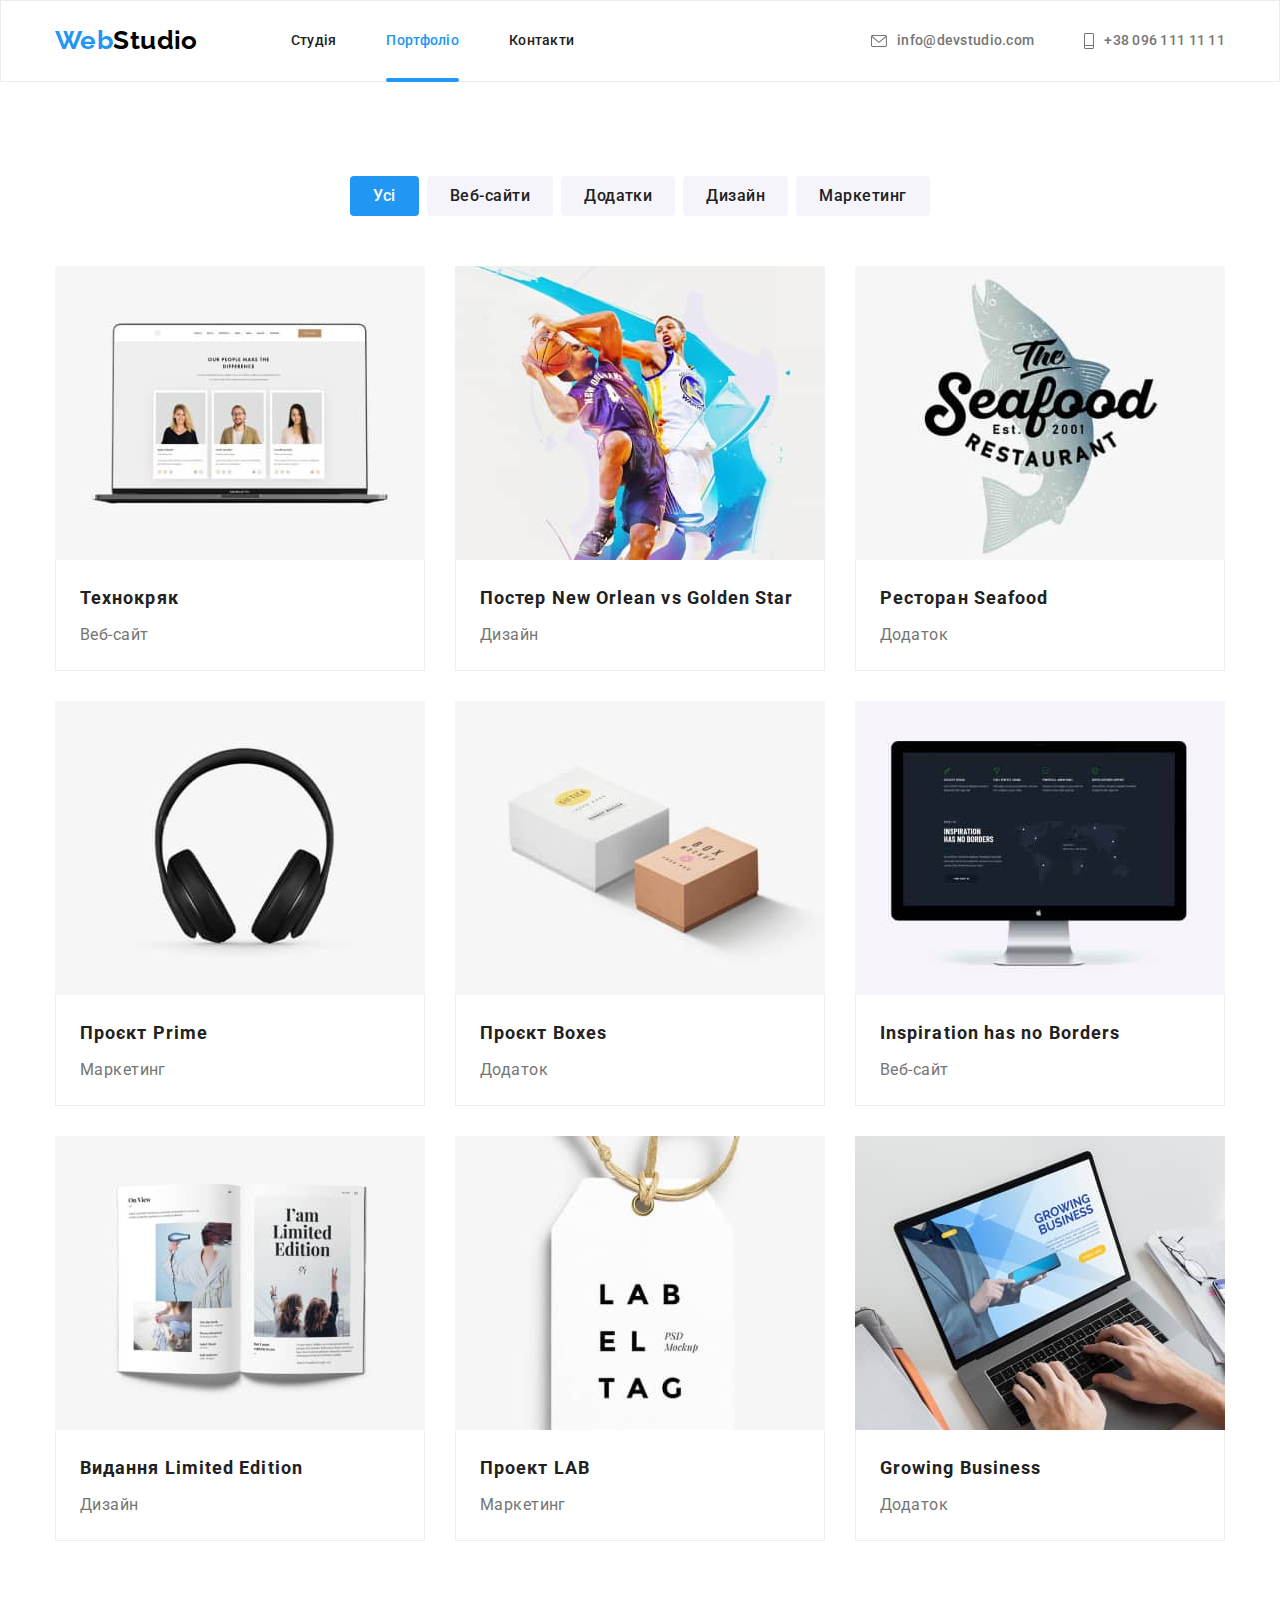
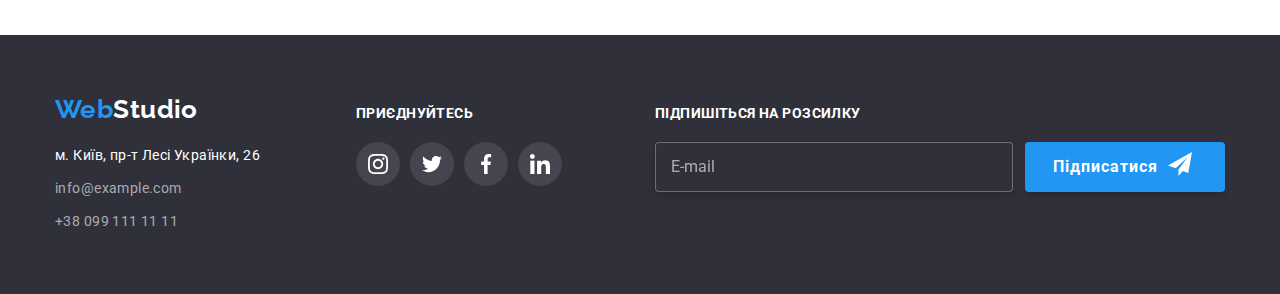
==== commit 2104f6ef: "bem-complete" ====
--- a/portfolio.html
+++ b/portfolio.html
@@ -25,19 +25,19 @@
       <div class="container">
         <nav class="menu-nav">
           <a class="logo-up link" href="./index.html">
-            <span class="part-logo-color">Web</span>Studio</a
+            <span class="logo__part-color">Web</span>Studio</a
           >
           <ul class="menu-nav-list list">
-            <li class="menu-nav-item">
-              <a class="menu-nav-link link" href="./index.html">Студія</a>
-            </li>
-            <li class="menu-nav-item">
-              <a class="menu-nav-link link" href="portfolio.html"
+            <li class="menu-nav__item">
+              <a class="menu-nav__link link" href="./index.html">Студія</a>
+            </li>
+            <li class="menu-nav__item">
+              <a class="menu-nav__link link" href="portfolio.html"
                 ><span class="link-active">Портфоліо</span></a
               >
             </li>
-            <li class="menu-nav-item">
-              <a class="menu-nav-link link" href="">Контакти</a>
+            <li class="menu-nav__item">
+              <a class="menu-nav__link link" href="">Контакти</a>
             </li>
           </ul>
         </nav>
@@ -67,31 +67,31 @@
         <div class="container">
           <h1 class="visually-hidden">Project</h1>
           <ul class="button-nav list">
-            <li class="button-nav-item">
-              <button type="button" class="button-active button-link">
+            <li class="button-nav__item">
+              <button type="button" class="button-active button-nav__link">
                 Усі
               </button>
             </li>
-            <li class="button-nav-item">
-              <button type="button" class="button-link">Веб-сайти</button>
-            </li>
-            <li class="button-nav-item">
-              <button type="button" class="button-link">Додатки</button>
-            </li>
-            <li class="button-nav-item">
-              <button type="button" class="button-link">Дизайн</button>
-            </li>
-            <li class="button-nav-item">
-              <button type="button" class="button-link">Маркетинг</button>
+            <li class="button-nav__item">
+              <button type="button" class="button-nav__link">Веб-сайти</button>
+            </li>
+            <li class="button-nav__item">
+              <button type="button" class="button-nav__link">Додатки</button>
+            </li>
+            <li class="button-nav__item">
+              <button type="button" class="button-nav__link">Дизайн</button>
+            </li>
+            <li class="button-nav__item">
+              <button type="button" class="button-nav__link">Маркетинг</button>
             </li>
           </ul>
           <!-- project-galery -->
           <ul class="project-list list">
-            <li class="project-list-item">
-              <a class="project-card link" href="#">
-                <div class="position-project">
-                  <img
-                    class="project-list-img"
+            <li class="project-list__item">
+              <a class="project-list__card link" href="#">
+                <div class="project-list__position">
+                  <img
+                    class="project-list__img"
                     src="./images/portfolio/portfolio-1.jpg"
                     alt="зображення команди на ноутбуці"
                     width="370"
@@ -103,16 +103,16 @@
                   </p>
                 </div>
                 <div class="card">
-                  <h3 class="project-list-title">Технокряк</h3>
-                  <p class="project-item-paragraph">Веб-сайт</p>
-                </div>
-              </a>
-            </li>
-            <li class="project-list-item">
-              <a class="project-card link" href="#">
-                <div class="position-project">
-                  <img
-                    class="project-list-img"
+                  <h3 class="project-list__title">Технокряк</h3>
+                  <p class="project-item__paragraph">Веб-сайт</p>
+                </div>
+              </a>
+            </li>
+            <li class="project-list__item">
+              <a class="project-list__card link" href="#">
+                <div class="project-list__position">
+                  <img
+                    class="project-list__img"
                     src="./images/portfolio/portfolio-2.jpg"
                     alt="баскетболісти"
                     width="370"
@@ -124,18 +124,18 @@
                   </p>
                 </div>
                 <div class="card">
-                  <h3 class="project-list-title">
+                  <h3 class="project-list__title">
                     Постер New Orlean vs Golden Star
                   </h3>
-                  <p class="project-item-paragraph">Дизайн</p>
-                </div>
-              </a>
-            </li>
-            <li class="project-list-item">
-              <a class="project-card link" href="#">
-                <div class="position-project">
-                  <img
-                    class="project-list-img"
+                  <p class="project-item__paragraph">Дизайн</p>
+                </div>
+              </a>
+            </li>
+            <li class="project-list__item">
+              <a class="project-list__card link" href="#">
+                <div class="project-list__position">
+                  <img
+                    class="project-list__img"
                     src="./images/portfolio/portfolio-3.jpg"
                     alt="риба"
                     width="370"
@@ -147,16 +147,16 @@
                   </p>
                 </div>
                 <div class="card">
-                  <h3 class="project-list-title">Ресторан Seafood</h3>
-                  <p class="project-item-paragraph">Додаток</p>
-                </div>
-              </a>
-            </li>
-            <li class="project-list-item">
-              <a class="project-card link" href="#">
-                <div class="position-project">
-                  <img
-                    class="project-list-img"
+                  <h3 class="project-list__title">Ресторан Seafood</h3>
+                  <p class="project-item__paragraph">Додаток</p>
+                </div>
+              </a>
+            </li>
+            <li class="project-list__item">
+              <a class="project-list__card link" href="#">
+                <div class="project-list__position">
+                  <img
+                    class="project-list__img"
                     src="./images/portfolio/portfolio-4.jpg"
                     alt="навушники"
                     width="370"
@@ -168,16 +168,16 @@
                   </p>
                 </div>
                 <div class="card">
-                  <h3 class="project-list-title">Проєкт Prime</h3>
-                  <p class="project-item-paragraph">Маркетинг</p>
-                </div>
-              </a>
-            </li>
-            <li class="project-list-item">
-              <a class="project-card link" href="#">
-                <div class="position-project">
-                  <img
-                    class="project-list-img"
+                  <h3 class="project-list__title">Проєкт Prime</h3>
+                  <p class="project-item__paragraph">Маркетинг</p>
+                </div>
+              </a>
+            </li>
+            <li class="project-list__item">
+              <a class="project-list__card link" href="#">
+                <div class="project-list__position">
+                  <img
+                    class="project-list__img"
                     src="./images/portfolio/portfolio-5.jpg"
                     alt="коробки"
                     width="370"
@@ -189,16 +189,16 @@
                   </p>
                 </div>
                 <div class="card">
-                  <h3 class="project-list-title">Проєкт Boxes</h3>
-                  <p class="project-item-paragraph">Додаток</p>
-                </div>
-              </a>
-            </li>
-            <li class="project-list-item">
-              <a class="project-card link" href="#">
-                <div class="position-project">
-                  <img
-                    class="project-list-img"
+                  <h3 class="project-list__title">Проєкт Boxes</h3>
+                  <p class="project-item__paragraph">Додаток</p>
+                </div>
+              </a>
+            </li>
+            <li class="project-list__item">
+              <a class="project-list__card link" href="#">
+                <div class="project-list__position">
+                  <img
+                    class="project-list__img"
                     src="./images/portfolio/portfolio-6.jpg"
                     alt="монітор мака"
                     width="370"
@@ -210,16 +210,16 @@
                   </p>
                 </div>
                 <div class="card">
-                  <h3 class="project-list-title">Inspiration has no Borders</h3>
-                  <p class="project-item-paragraph">Веб-сайт</p>
-                </div>
-              </a>
-            </li>
-            <li class="project-list-item">
-              <a class="project-card link" href="#">
-                <div class="position-project">
-                  <img
-                    class="project-list-img"
+                  <h3 class="project-list__title">Inspiration has no Borders</h3>
+                  <p class="project-item__paragraph">Веб-сайт</p>
+                </div>
+              </a>
+            </li>
+            <li class="project-list__item">
+              <a class="project-list__card link" href="#">
+                <div class="project-list__position">
+                  <img
+                    class="project-list__img"
                     src="./images/portfolio/portfolio-7.jpg"
                     alt="книга"
                     width="370"
@@ -231,17 +231,17 @@
                   </p>
                 </div>
                 <div class="card">
-                  <h3 class="project-list-title">Видання Limited Edition</h3>
-                  <p class="project-item-paragraph">Дизайн</p>
+                  <h3 class="project-list__title">Видання Limited Edition</h3>
+                  <p class="project-item__paragraph">Дизайн</p>
                 </div>
               </a>
             </li>
 
-            <li class="project-list-item">
-              <a class="project-card link" href="#">
-                <div class="position-project">
-                  <img
-                    class="project-list-img"
+            <li class="project-list__item">
+              <a class="project-list__card link" href="#">
+                <div class="project-list__position">
+                  <img
+                    class="project-list__img"
                     src="./images/portfolio/portfolio-8.jpg"
                     alt="бейж"
                     width="370"
@@ -253,16 +253,16 @@
                   </p>
                 </div>
                 <div class="card">
-                  <h3 class="project-list-title">Проект LAB</h3>
-                  <p class="project-item-paragraph">Маркетинг</p>
-                </div>
-              </a>
-            </li>
-            <li class="project-list-item">
-              <a class="project-card link" href="#">
-                <div class="position-project">
-                  <img
-                    class="project-list-img"
+                  <h3 class="project-list__title">Проект LAB</h3>
+                  <p class="project-item__paragraph">Маркетинг</p>
+                </div>
+              </a>
+            </li>
+            <li class="project-list__item">
+              <a class="project-list__card link" href="#">
+                <div class="project-list__position">
+                  <img
+                    class="project-list__img"
                     src="./images/portfolio/portfolio-9.jpg"
                     alt="лендінг на ноутбуці"
                     width="370"
@@ -274,8 +274,8 @@
                   </p>
                 </div>
                 <div class="card link">
-                  <h3 class="project-list-title">Growing Business</h3>
-                  <p class="project-item-paragraph">Додаток</p>
+                  <h3 class="project-list__title">Growing Business</h3>
+                  <p class="project-item__paragraph">Додаток</p>
                 </div>
               </a>
             </li>
@@ -288,10 +288,10 @@
       <div class="container">
         <address class="footer-address">
           <a class="link logo-down-link" href="./index.html">
-            <span class="part-logo-color">Web</span>Studio</a
+            <span class="logo__part-color">Web</span>Studio</a
           >
           <ul class="list">
-            <li class="address-item link">
+            <li class="address__item link">
               <a
                 class="address address-nav-link link"
                 href="https://goo.gl/maps/ZnqAECNUkRY8YoW6A"
@@ -299,14 +299,14 @@
                 >м. Київ, пр-т Лесі Українки, 26</a
               >
             </li>
-            <li class="address-item">
+            <li class="address__item">
               <a
                 class="address address-link link"
                 href="mailto:info@example.com"
                 >info@example.com</a
               >
             </li>
-            <li class="address-item">
+            <li class="address__item">
               <a class="address address-link link" href="tel:+380991111111"
                 >+38 099 111 11 11</a
               >
@@ -314,47 +314,47 @@
           </ul>
         </address>
         <div class="follow">
-          <p class="follow-icon-title">приєднуйтесь</p>
+          <p class="follow__icon-title">приєднуйтесь</p>
           <ul class="social-icon-list list">
-            <li class="social-link-item">
+            <li class="social-link__item">
               <a class="social-link" href=""
                 ><svg
                   lang="en"
                   aria-label="instagram icon"
-                  class="social-link-icon footer-social-icon"
+                  class="social-link__icon footer-social__icon"
                 >
                   <use href="./images/sprite.svg#icon-instagram"></use>
                 </svg>
               </a>
             </li>
-            <li class="social-link-item">
+            <li class="social-link__item">
               <a class="social-link" href=""
                 ><svg
                   lang="en"
                   aria-label="twitter icon"
-                  class="social-link-icon footer-social-icon"
+                  class="social-link__icon footer-social__icon"
                 >
                   <use href="./images/sprite.svg#icon-twitter"></use>
                 </svg>
               </a>
             </li>
-            <li class="social-link-item">
+            <li class="social-link__item">
               <a class="social-link" href=""
                 ><svg
                   lang="en"
                   aria-label="facebook icon"
-                  class="social-link-icon footer-social-icon"
+                  class="social-link__icon footer-social__icon"
                 >
                   <use href="./images/sprite.svg#icon-facebook"></use>
                 </svg>
               </a>
             </li>
-            <li class="social-link-item">
+            <li class="social-link__item">
               <a class="social-link" href=""
                 ><svg
                   lang="en"
                   aria-label="linkedim icon"
-                  class="social-link-icon footer-social-icon"
+                  class="social-link__icon footer-social__icon"
                 >
                   <use href="./images/sprite.svg#icon-linkedin"></use>
                 </svg>
@@ -362,20 +362,20 @@
             </li>
           </ul>
         </div>
-        <form class="send">
-          <p class="mail-form-title">Підпишіться на розсилку</p>
+        <form class="mail-form">
+          <p class="mail-form__title">Підпишіться на розсилку</p>
           <div class="footer-form">
             <input
               required
-              placeholder="Email"
-              class="enter-mail"
+              placeholder="E-mail"
+              class="footer-form__enter-mail"
               type="email"
               name="user-mail"
               id="user-mail"
             />
             <button class="send-btn" type="submit">
               Підписатися
-              <svg class="send-icon">
+              <svg class="send__icon">
                 <use
                   aria-label=""
                   href="./images/sprite.svg#icon-send"
--- a/css/styles.css
+++ b/css/styles.css
@@ -122,7 +122,7 @@
   border: 1px solid #ececec;
 }
 
-.part-logo-color {
+.logo__part-color {
   color: var(--brend-color);
 }
 
@@ -138,7 +138,7 @@
   transition: color var(--transition-dur-fun);
 }
 
-.menu-nav-link {
+.menu-nav__link {
   display: inline-block;
   color: var(--primery-text-color);
   font-weight: 500;
@@ -209,7 +209,7 @@
   margin: 0 auto;
 }
 
-.title-first {
+.hero__title {
   color: var(--color-text-dark-theme);
   font-weight: 900;
   font-size: 44px;
@@ -241,8 +241,8 @@
   background: #188ce8;
   box-shadow: 0px 4px 4px rgba(0, 0, 0, 0.15);
 }
-.button-link:hover,
-.button-link:focus {
+.button-nav__link:hover,
+.button-nav__link:focus {
   background-color: var(--brend-color);
   color: var(--color-text-dark-theme);
   box-shadow: 0px 3px 1px rgba(0, 0, 0, 0.1), 0px 1px 2px rgba(0, 0, 0, 0.08),
@@ -263,7 +263,7 @@
   gap: 30px;
 }
 
-.technology-icon {
+.technology__icon {
   display: flex;
   align-items: center;
   justify-content: center;
@@ -275,16 +275,16 @@
   height: 120px;
 }
 
-.technology-icon-pick {
+.technology__icon-pick {
   width: 70px;
   height: 70px;
 }
 
-.technology-list-item {
+.technology-list__item {
   width: 270px;
 }
 
-.technology-title {
+.technology__title {
   line-height: 1.14;
   text-transform: uppercase;
   font-size: 14px;
@@ -292,7 +292,7 @@
   color: var(--primery-text-color);
 }
 
-.technology-paragraph {
+.technology__paragraph {
   line-height: 1.71;
   color: var(--secondary-text-color);
 }
@@ -303,7 +303,7 @@
   padding-top: 0;
 }
 
-.prezents-title {
+.prezents_title {
   font-weight: 700;
   font-size: 36px;
   line-height: 1.16;
@@ -318,11 +318,11 @@
   gap: 30px;
 }
 
-.position-prezents {
+.prezents__position {
   position: relative;
 }
 
-.prezents-title-text {
+.prezents_title-text {
   position: absolute;
   bottom: 0%;
   left: 0%;
@@ -351,7 +351,7 @@
   gap: 30px;
 }
 
-.team-list-item {
+.team-list__item {
   box-sizing: content-box;
   width: 270px;
   background: #ffffff;
@@ -360,7 +360,7 @@
   border-radius: 0px 0px 4px 4px;
 }
 
-.team-title {
+.team__title {
   font-weight: 700;
   font-size: 36px;
   line-height: 1.16;
@@ -372,7 +372,7 @@
   padding: 30px 32px;
 }
 
-.team-title-name {
+.team__title-name {
   font-weight: 500;
   font-size: 16px;
   line-height: 1.19;
@@ -380,7 +380,7 @@
   margin-bottom: 10px;
 }
 
-.team-paragraph {
+.team__paragraph {
   font-size: 16px;
   line-height: 1.19;
   text-align: center;
@@ -413,7 +413,7 @@
   gap: 10px;
 }
 
-.social-link-icon {
+.social-link__icon {
   display: flex;
   align-items: center;
   justify-content: center;
@@ -423,8 +423,8 @@
   transition: fill var(--transition-dur-fun);
 }
 
-.social-link:hover .social-link-icon,
-.social-link:focus .social-link-icon {
+.social-link:hover .social-link__icon,
+.social-link:focus .social-link__icon {
   fill: var(--color-text-dark-theme);
 }
 
@@ -482,13 +482,13 @@
 
 /* project */
 
-.project-card {
+.project-list__card {
   display: block;
   transition: box-shadow var(--transition-dur-fun);
 }
 
-.project-card:hover,
-.project-card:focus {
+.project-list__card:hover,
+.project-list__card:focus {
   box-shadow: 0px 1px 1px rgba(0, 0, 0, 0.12), 0px 4px 4px rgba(0, 0, 0, 0.06),
     1px 4px 6px rgba(0, 0, 0, 0.16);
 }
@@ -500,7 +500,7 @@
   margin-bottom: 50px;
 }
 
-.button-link {
+.button-nav__link {
   font-family: var(--text-paragraph);
   background: #f5f4fa;
   padding: 6px 22px;
@@ -522,7 +522,7 @@
   flex-wrap: wrap;
 }
 
-.project-list-item {
+.project-list__item {
   box-sizing: border-box;
   width: 370px;
 }
@@ -535,7 +535,7 @@
   border-left: 1px solid #eeeeee;
 }
 
-.project-list-title {
+.project-list__title {
   font-weight: 700;
   font-size: 18px;
   line-height: 2;
@@ -544,12 +544,12 @@
   color: var(--primery-text-color);
 }
 
-.project-item-paragraph {
+.project-item__paragraph {
   font-size: 16px;
   line-height: 1.87;
   color: var(--secondary-text-color);
 }
-.position-project {
+.project-list__position {
   position: relative;
   overflow: hidden;
 }
@@ -572,8 +572,8 @@
   transition: transform var(--transition-dur-fun);
 }
 
-.project-card:hover .overlay,
-.project-card:focus .overlay {
+.project-list__card:hover .overlay,
+.project-list__card:focus .overlay {
   transform: translateY(0);
 }
 
@@ -623,7 +623,7 @@
   transition: color var(--transition-dur-fun);
 }
 
-.address-item:not(:last-child) {
+.address__item:not(:last-child) {
   margin-bottom: 9px;
 }
 
@@ -634,7 +634,7 @@
   margin-right: 93px;
 }
 
-.follow-icon-title {
+.follow__icon-title {
   font-style: normal;
   font-weight: 700;
   line-height: 1.14;
@@ -648,7 +648,7 @@
   transition: background-color var(--transition-dur-fun);
 }
 
-.footer-social-icon {
+.footer-social__icon {
   fill: #ffffff;
 }
 
@@ -664,7 +664,7 @@
   width: 100%;
 }
 
-.mail-form-title {
+.mail-form__title {
   font-weight: 700;
   line-height: 1.14;
   text-transform: uppercase;
@@ -672,7 +672,7 @@
   margin-bottom: 20px;
 }
 
-.enter-mail {
+.footer-form__enter-mail {
   display: inline-block;
   align-items: center;
   width: 358px;
@@ -688,14 +688,14 @@
   transition: border-color var(--transition-dur-fun);
 }
 
-.enter-mail::placeholder {
+.footer-form__enter-mail::placeholder {
   font-size: 16px;
   line-height: 1.25;
   align-items: center;
   color: rgba(255, 255, 255, 0.6);
 }
 
-.enter-mail:focus-within {
+.footer-form__enter-mail:focus-within {
   border-color: var(--brend-color);
 }
 
@@ -715,7 +715,7 @@
   letter-spacing: 0.06em;
 }
 
-.send-icon {
+.send__icon {
   width: 100%;
   height: 100%;
   margin-left: 10px;
@@ -751,7 +751,7 @@
   padding: 40px;
 }
 
-.btn-close-modal {
+.modal__btn-close {
   position: absolute;
   top: 8px;
   right: 8px;
@@ -767,11 +767,11 @@
   transform: fill var(--transition-dur-fun);
 }
 
-.modal-close-icon {
+.modal__close-icon {
   transition: fill var(--transition-dur-fun);
 }
 
-.cta-title {
+.modal__cta-title {
   font-weight: 700;
   margin-bottom: 12px;
   text-align: center;
@@ -780,15 +780,15 @@
   color: var(--primery-text-color);
 }
 
-.label-title {
+.modal__label-title {
   display: block;
   margin-bottom: 4px;
   color: var(--secondary-text-color);
 }
 
-.input-name,
-.input-phone,
-.input-mail {
+.modal__input-name,
+.modal__input-phone,
+.modal__input-mail {
   display: block;
   width: 100%;
   height: 40px;
@@ -800,19 +800,19 @@
   transition: border-color var(--transition-dur-fun);
 }
 
-.input-name:focus-within,
-.input-phone:focus-within,
-.input-mail:focus-within {
+.modal__input-name:focus-within,
+.modal__input-phone:focus-within,
+.modal__input-mail:focus-within {
   border-color: var(--brend-color);
 }
 
-.input-position {
+.modal__input-position {
   display: block;
   position: relative;
   margin-bottom: 10px;
 }
 
-.icon-input {
+.modal__icon-input {
   position: absolute;
   top: 0;
   left: 0;
@@ -826,14 +826,14 @@
   margin-bottom: 10px;
 }
 
-.input-coment {
+.modal__input-coment {
   width: 100%;
   height: 120px;
   padding: 16px;
   outline: none;
 }
 
-.input-coment:focus-within {
+.modal__input-coment:focus-within {
   border-color: var(--brend-color);
 }
 
@@ -845,7 +845,7 @@
   margin-bottom: 20px;
 }
 
-.input-coment::placeholder {
+.modal__input-coment::placeholder {
   font-size: 12px;
   line-height: 1.16;
   letter-spacing: 0.01em;
@@ -874,11 +874,11 @@
   line-height: 1.71;
   color: #757575;
 }
-.checkbox-link {
+.checkbox__link {
   color: var(--brend-color);
 }
 
-.checkbox-icon {
+.checkbox__icon {
   display: inline-block;
   width: 16px;
   height: 15px;
@@ -887,7 +887,7 @@
   border-radius: 2px;
 }
 
-.checkbox:checked + .checkbox-icon {
+.checkbox:checked + .checkbox__icon {
   border-color: var(--brend-color);
   background-color: var(--brend-color);
   background-image: url(../images/icon-check.svg);
@@ -896,7 +896,7 @@
   background-origin: border-box;
 }
 
-.modal-btn-send {
+.modal__btn-send {
   /* display: block; */
   width: 200px;
   height: 50px;
@@ -915,11 +915,11 @@
   text-align: center;
 }
 
-.input-position:focus-within {
+.modal__input-position:focus-within {
   fill: var(--brend-color);
 }
 
-.btn-close-modal:hover .modal-close-icon,
-.btn-close-modal:focus .modal-close-icon {
+.modal__btn-close:hover .modal__close-icon,
+.modal__btn-close:focus .modal__close-icon {
   fill: var(--brend-color);
 }
--- a/css/main.min.css
+++ b/css/main.min.css
@@ -1 +1 @@
-:root{--brend-color: #2196f3;--primery-text-color: #212121;--secondary-text-color: #757575;--color-text-dark-theme: #ffffff;--text-paragraph: "Roboto", sans-serif;--color-icon: #afb1b8;--transition-dur-fun: 250ms cubic-bezier(0.4, 0, 0.2, 1)}.visually-hidden{position:absolute;width:1px;height:1px;margin:-1px;border:0;padding:0;white-space:nowrap;clip-path:inset(100%);clip:rect(0 0 0 0);overflow:hidden}.customer-link-icon,.customers-icon,.technology-icon,.list-contact-link,.list-contact,.polity,.btn-close-modal,.social-link-icon,.social-icon-list,.social-link,.button-nav{display:flex;justify-content:center}*,*::after,*::before{box-sizing:inherit}h1,h2,h3,h4,h5,p{margin-top:0;margin-bottom:0}ul,li{margin-top:0;margin-bottom:0;padding-left:0}.link{text-decoration:none}.list{list-style:none}img{display:block;min-height:100%;height:auto}button{cursor:pointer}.link-active{color:var(--brend-color)}.link-active::after{content:"";position:absolute;display:block;width:100%;height:4px;left:0;bottom:-1px;background-color:var(--brend-color);border-radius:2px}html{box-sizing:border-box}body{font-family:"Roboto",sans-serif;font-size:14px;font-weight:400;letter-spacing:.03em;color:var(--primery-text-color)}.section{padding-top:94px;padding-bottom:94px}.container{margin:0 auto;width:1200px;padding:0 15px}.part-logo-color{color:var(--brend-color)}.logo-up{font-family:"Raleway";font-size:26px;font-weight:700;line-height:1.19;margin-right:93px;color:#000;padding-top:24px;padding-bottom:25px;transition:color var(--transition-dur-fun)}.logo-down-link{display:inline-block;font-style:normal;font-family:"Raleway";font-size:26px;font-weight:700;line-height:1.14;color:#fff;margin-bottom:20px;transition:color var(--transition-dur-fun)}.logo-down-link:hover,.logo-down-link:focus{color:var(--brend-color)}.hero-btn{font-family:"Roboto";font-style:normal;font-size:16px;font-weight:700;line-height:1.88;align-items:center;text-align:center;letter-spacing:.06em;width:216px;height:50px;border-radius:4px;border-color:rgba(0,0,0,0)}.button-nav{gap:8px;margin-bottom:50px}.button-link{font-family:var(--text-paragraph);background:#f5f4fa;padding:6px 22px;border-radius:4px;border:1px solid rgba(0,0,0,0);font-size:16px;font-weight:500;line-height:1.62;text-align:center;letter-spacing:.03em;color:#212121;transition:background-color var(--transition-dur-fun),color var(--transition-dur-fun),box-shadow var(--transition-dur-fun)}.button-link:hover,.button-link:focus{background-color:var(--brend-color);color:var(--color-text-dark-theme);box-shadow:0px 3px 1px rgba(0,0,0,.1),0px 1px 2px rgba(0,0,0,.08),0px 2px 2px rgba(0,0,0,.12);border-radius:4px}.send-btn{padding:10px 28px;width:200px;height:50px;background-color:var(--brend-color);color:var(--color-text-dark-theme);box-shadow:0px 4px 4px rgba(0,0,0,.15);border-radius:4px;border:rgba(0,0,0,0);font-size:16px;font-weight:700;line-height:1.88;display:flex;letter-spacing:.06em}.modal-btn-send{width:200px;height:50px;left:700px;top:712px;color:var(--color-text-dark-theme);background:#2196f3;box-shadow:0px 4px 4px rgba(0,0,0,.15);border-radius:4px;border-color:rgba(0,0,0,0)}.button-active{background-color:var(--brend-color);color:var(--color-text-dark-theme);transition:background-color var(--transition-dur-fun)}.button-active:hover,.button-active:focus{background:#188ce8;box-shadow:0px 4px 4px rgba(0,0,0,.15)}.social-link{align-items:center;width:44px;height:44px;border-radius:50%;transition:background-color var(--transition-dur-fun)}.social-link:hover,.social-link:focus{background-color:var(--brend-color);width:44px;height:44px;border-radius:50%}.social-icon-list{align-items:center;gap:10px}.social-link-icon{align-items:center;width:20px;height:20px;fill:var(--color-icon);transition:fill var(--transition-dur-fun)}.social-link:hover .social-link-icon,.social-link:focus .social-link-icon{fill:var(--color-text-dark-theme)}.follow{align-items:center;justify-content:center;margin-left:70px;margin-right:93px}.follow-icon-title{font-style:normal;font-weight:700;line-height:1.14;text-transform:uppercase;color:var(--color-text-dark-theme);margin-bottom:20px}.footer-social-icon{fill:#fff}.social-link{background:rgba(255,255,255,.1);transition:background-color var(--transition-dur-fun)}.social-link:hover,.social-link:focus{background-color:var(--brend-color)}.mail-form-title{font-size:14px;font-weight:700;line-height:1.14;text-transform:uppercase;color:var(--color-text-dark-theme);margin-bottom:20px}.enter-mail{display:inline-block;align-items:center;width:358px;height:50px;border:1px solid rgba(255,255,255,.3);filter:drop-shadow(0px 4px 4px rgba(0, 0, 0, 0.15));border-radius:4px;margin-right:12px;background-color:#2f303a;color:var(--color-text-dark-theme);padding:15px;outline:none;transition:border-color var(--transition-dur-fun)}.enter-mail::placeholder{font-size:16px;line-height:1.25;align-items:center;color:rgba(255,255,255,.6)}.enter-mail:focus-within{border-color:var(--brend-color)}.send-icon{width:100%;height:100%;margin-left:10px}.backdrop{position:fixed;top:0;left:0;width:100%;height:100%;z-index:999;background-color:rgba(0,0,0,.2);transition:opacity var(--transition-dur-fun),visibility var(--transition-dur-fun)}.backdrop.is-hidden{visibility:hidden;opacity:0;pointer-events:none}.modal{width:528px;position:absolute;top:50%;left:50%;transform:translate(-50%, -50%);background-color:var(--color-text-dark-theme);padding:40px}.btn-close-modal{position:absolute;top:8px;right:8px;align-items:center;width:30px;height:30px;border-radius:50%;background:var(--color-text-dark-theme);border:1px solid rgba(0,0,0,.1);padding:0;transform:fill var(--transition-dur-fun)}.modal-close-icon{transition:fill var(--transition-dur-fun)}.btn-close-modal:hover .modal-close-icon,.btn-close-modal:focus .modal-close-icon{fill:var(--brend-color)}.cta-title{font-size:20px;font-weight:700;margin-bottom:12px;text-align:center;line-height:1.15;color:var(--primery-text-color)}.label-title{display:block;margin-bottom:4px;color:var(--secondary-text-color)}.input-name,.input-phone,.input-mail{display:block;width:100%;height:40px;border:1px solid rgba(33,33,33,.2);border-radius:4px;padding-left:42px;color:var(--primery-text-color);outline:none;transition:border-color var(--transition-dur-fun)}.input-name:focus-within,.input-phone:focus-within,.input-mail:focus-within{border-color:var(--brend-color)}.input-position{display:block;position:relative;margin-bottom:10px}.input-position:focus-within{fill:var(--brend-color)}.icon-input{position:absolute;top:0;left:0;width:18px;height:18px;margin:11px;transition:fill var(--transition-dur-fun)}.user-name{display:block;margin-bottom:10px}.input-coment{width:100%;height:120px;padding:16px;outline:none}.input-coment:focus-within{border-color:var(--brend-color)}.input-coment::placeholder{font-size:12px;line-height:1.16;letter-spacing:.01em;color:rgba(117,117,117,.5)}textarea{display:block;resize:none;border:1px solid rgba(33,33,33,.2);border-radius:4px;margin-bottom:20px}.polity{align-items:center;font-family:"Roboto";font-style:normal;margin-bottom:30px;font-size:14px;font-weight:400;line-height:1.71px;letter-spacing:.03em;color:var(--secondary-text-color)}.checkbox-title{font-family:"Roboto";font-style:normal;font-size:14px;font-weight:400;line-height:1.71;color:#757575}.checkbox-link{color:var(--brend-color)}.checkbox-icon{display:inline-block;width:16px;height:15px;margin-right:7px;border:2px solid var(--primery-text-color);border-radius:2px}.checkbox:checked+.checkbox-icon{border-color:var(--brend-color);background-color:var(--brend-color);background-image:url(../images/icon-check.svg);background-size:contain;background-repeat:no-repeat;background-origin:border-box}.centre{align-items:center;justify-content:center;text-align:center}.studio-header{border:1px solid #ececec}.studio-header .container{display:flex;align-items:center}.studio-header a:hover,.studio-header a:focus{color:var(--brend-color)}.menu-nav{display:flex;align-items:center}.menu-nav-list{display:flex;gap:50px}.list-contact{align-items:center;gap:50px;margin-left:auto}.menu-nav-link{display:inline-block;color:var(--primery-text-color);font-weight:500;line-height:1.14;letter-spacing:.02em;padding-top:32px;padding-bottom:32px;transition:color var(--transition-dur-fun);position:relative}.list-contact-link{color:var(--secondary-text-color);font-weight:500;line-height:1.14px;letter-spacing:.02em;padding-top:32px;padding-bottom:32px;align-items:center;transition:color var(--transition-dur-fun)}.header-contact-phone,.header-contact-mail{margin-right:10px;fill:currentColor}.hero{background-image:linear-gradient(rgba(47, 48, 58, 0.4), rgba(47, 48, 58, 0.4)),url(../images/Img.jpg);background-size:cover;background-repeat:no-repeat;background-position:center;background-color:#2f303a;padding-top:200px;padding-bottom:200px;text-align:center;max-width:1600px;margin:0 auto}.title-first{color:var(--color-text-dark-theme);font-size:44px;font-weight:900;line-height:1.36;letter-spacing:.06em;text-transform:uppercase;margin-bottom:30px;margin-right:auto;margin-left:auto;width:696px}.technology-list{display:flex;gap:30px}.technology-icon{align-items:center;box-sizing:border-box;background:#f5f4fa;border-radius:4px;margin-bottom:30px;width:270px;height:120px}.technology-icon-pick{width:70px;height:70px}.technology-list-item{width:270px}.technology-title{line-height:1.14;text-transform:uppercase;font-size:14px;margin-bottom:10px;color:var(--primery-text-color)}.technology-paragraph{line-height:1.71;color:var(--secondary-text-color)}.prezents{padding-top:0}.prezents-title{font-weight:700;font-size:36px;line-height:1.16;text-align:center;margin-bottom:50px}.prezents-list{display:flex;align-items:center;justify-content:space-between;gap:30px}.position-prezents{position:relative}.prezents-title-text{position:absolute;bottom:0%;left:0%;text-align:center;padding:27px 0;font-weight:700;line-height:1.14;letter-spacing:.03em;text-transform:uppercase;color:var(--color-text-dark-theme);width:100%;height:70px;background-color:rgba(47,48,58,.8)}.team{text-align:center;background-color:#f5f4fa}.team-list{align-items:center;display:flex;gap:30px}.team-list-item{box-sizing:content-box;width:270px;background:#fff;box-shadow:0px 1px 3px rgba(0,0,0,.12),0px 1px 1px rgba(0,0,0,.14),0px 2px 1px rgba(0,0,0,.2);border-radius:0px 0px 4px 4px}.team-title{font-size:36px;font-weight:700;line-height:1.16;text-align:center;margin-bottom:50px}.card{padding:30px 32px}.team-title-name{font-size:16px;font-weight:500;line-height:1.19;text-align:center;margin-bottom:10px}.team-paragraph{font-size:16px;line-height:1.19;text-align:center;margin-bottom:16px;color:var(--secondary-text-color)}.customers{text-align:center}.customers-list{display:flex;gap:30px}.customers-list-item{box-sizing:border-box;background-color:#fff}.customers-icon{align-items:center;fill:#afb1b8;transition:fill var(--transition-dur-fun)}.customer-link-icon:hover .customers-icon,.customer-link-icon:focus .customers-icon{fill:var(--brend-color)}.customers-icon-border{width:106px;height:60px}.customer-link-icon{align-items:center;box-sizing:border-box;width:170px;height:92px;border:1px solid #afb1b8;border-radius:4px;background-color:#fff;transition:border var(--transition-dur-fun)}.customer-link-icon:hover,.customer-link-icon:focus{border:1px solid var(--brend-color)}.project-card{display:block;transition:box-shadow var(--transition-dur-fun)}.project-card:hover,.project-card:focus{box-shadow:0px 1px 1px rgba(0,0,0,.12),0px 4px 4px rgba(0,0,0,.06),1px 4px 6px rgba(0,0,0,.16)}.project-list{display:flex;gap:30px;flex-wrap:wrap}.project-list .card{padding:20px 24px;background-color:#fff;border-right:1px solid #eee;border-bottom:1px solid #eee;border-left:1px solid #eee}.project-list-item{box-sizing:border-box;width:370px}.project-list-title{font-size:18px;font-weight:700;line-height:2;letter-spacing:.06em;margin-bottom:4px;color:var(--primery-text-color)}.project-item-paragraph{font-size:16px;line-height:1.87;color:var(--secondary-text-color)}.position-project{position:relative;overflow:hidden}.overlay{position:absolute;top:0;left:0;width:100%;height:100%;padding:63px 24px;background-color:rgba(33,150,243,.9);font-style:normal;font-size:18px;font-weight:400;line-height:1.56;color:var(--color-text-dark-theme);overflow:auto;transform:translateY(100%);transition:transform var(--transition-dur-fun)}.project-card:hover .overlay,.project-card:focus .overlay{transform:translateY(0)}.studio-footer{background-color:#2f303a;padding-top:60px;padding-bottom:60px}.studio-footer .container{display:flex;align-items:baseline}.footer-address{width:231px}.address{font-style:normal}.address-nav-link{display:inline-block;line-height:1.71;color:var(--color-text-dark-theme)}.address-link{display:inline-block;line-height:1.71;color:rgba(255,255,255,.6);transition:color var(--transition-dur-fun)}.address-link:hover,.address-link:focus{color:var(--brend-color)}.address-item:not(:last-child){margin-bottom:9px}.footer-form{display:flex;width:100%}/*# sourceMappingURL=main.min.css.map */+:root{--brend-color: #2196f3;--primery-text-color: #212121;--secondary-text-color: #757575;--color-text-dark-theme: #ffffff;--text-paragraph: "Roboto", sans-serif;--color-icon: #afb1b8;--transition-dur-fun: 250ms cubic-bezier(0.4, 0, 0.2, 1)}.visually-hidden{position:absolute;width:1px;height:1px;margin:-1px;border:0;padding:0;white-space:nowrap;clip-path:inset(100%);clip:rect(0 0 0 0);overflow:hidden}.customer-link-icon,.customers-icon,.technology__icon,.list-contact-link,.list-contact,.polity,.modal__btn-close,.social-link__icon,.social-icon-list,.social-link,.button-nav{display:flex;justify-content:center}*,*::after,*::before{box-sizing:inherit}h1,h2,h3,h4,h5,p{margin-top:0;margin-bottom:0}ul,li{margin-top:0;margin-bottom:0;padding-left:0}.link{text-decoration:none}.list{list-style:none}img{display:block;min-height:100%;height:auto}button{cursor:pointer}.link-active{color:var(--brend-color)}.link-active::after{content:"";position:absolute;display:block;width:100%;height:4px;left:0;bottom:-1px;background-color:var(--brend-color);border-radius:2px}html{box-sizing:border-box}body{font-family:"Roboto",sans-serif;font-size:14px;font-weight:400;letter-spacing:.03em;color:var(--primery-text-color)}.section{padding-top:94px;padding-bottom:94px}.container{margin:0 auto;width:1200px;padding:0 15px}.logo__part-color{color:var(--brend-color)}.logo-up{font-family:"Raleway";font-size:26px;font-weight:700;line-height:1.19;margin-right:93px;color:#000;padding-top:24px;padding-bottom:25px;transition:color var(--transition-dur-fun)}.logo-down-link{display:inline-block;font-style:normal;font-family:"Raleway";font-size:26px;font-weight:700;line-height:1.14;color:#fff;margin-bottom:20px;transition:color var(--transition-dur-fun)}.logo-down-link:hover,.logo-down-link:focus{color:var(--brend-color)}.hero-btn{font-family:"Roboto";font-style:normal;font-size:16px;font-weight:700;line-height:1.88;align-items:center;text-align:center;letter-spacing:.06em;width:216px;height:50px;border-radius:4px;border-color:rgba(0,0,0,0)}.button-nav{gap:8px;margin-bottom:50px}.button-nav__link{font-family:var(--text-paragraph);background:#f5f4fa;padding:6px 22px;border-radius:4px;border:1px solid rgba(0,0,0,0);font-size:16px;font-weight:500;line-height:1.62;text-align:center;letter-spacing:.03em;color:#212121;transition:background-color var(--transition-dur-fun),color var(--transition-dur-fun),box-shadow var(--transition-dur-fun)}.button-nav__link:hover,.button-nav__link:focus{background-color:var(--brend-color);color:var(--color-text-dark-theme);box-shadow:0px 3px 1px rgba(0,0,0,.1),0px 1px 2px rgba(0,0,0,.08),0px 2px 2px rgba(0,0,0,.12);border-radius:4px}.send-btn{padding:10px 28px;width:200px;height:50px;background-color:var(--brend-color);color:var(--color-text-dark-theme);box-shadow:0px 4px 4px rgba(0,0,0,.15);border-radius:4px;border:rgba(0,0,0,0);font-size:16px;font-weight:700;line-height:1.88;display:flex;letter-spacing:.06em}.modal__btn-send{width:200px;height:50px;left:700px;top:712px;color:var(--color-text-dark-theme);background:#2196f3;box-shadow:0px 4px 4px rgba(0,0,0,.15);border-radius:4px;border-color:rgba(0,0,0,0)}.button-active{background-color:var(--brend-color);color:var(--color-text-dark-theme);transition:background-color var(--transition-dur-fun)}.button-active:hover,.button-active:focus{background:#188ce8;box-shadow:0px 4px 4px rgba(0,0,0,.15)}.social-link{align-items:center;width:44px;height:44px;border-radius:50%;transition:background-color var(--transition-dur-fun)}.social-link:hover,.social-link:focus{background-color:var(--brend-color);width:44px;height:44px;border-radius:50%}.social-icon-list{align-items:center;gap:10px}.social-link__icon{align-items:center;width:20px;height:20px;fill:var(--color-icon);transition:fill var(--transition-dur-fun)}.social-link:hover .social-link__icon,.social-link:focus .social-link__icon{fill:var(--color-text-dark-theme)}.follow{align-items:center;justify-content:center;margin-left:70px;margin-right:93px}.follow__icon-title{font-style:normal;font-weight:700;line-height:1.14;text-transform:uppercase;color:var(--color-text-dark-theme);margin-bottom:20px}.footer-social__icon{fill:#fff}.social-link{background:rgba(255,255,255,.1);transition:background-color var(--transition-dur-fun)}.social-link:hover,.social-link:focus{background-color:var(--brend-color)}.mail-form__title{font-size:14px;font-weight:700;line-height:1.14;text-transform:uppercase;color:var(--color-text-dark-theme);margin-bottom:20px}.footer-form__enter-mail{display:inline-block;align-items:center;width:358px;height:50px;border:1px solid rgba(255,255,255,.3);filter:drop-shadow(0px 4px 4px rgba(0, 0, 0, 0.15));border-radius:4px;margin-right:12px;background-color:#2f303a;color:var(--color-text-dark-theme);padding:15px;outline:none;transition:border-color var(--transition-dur-fun)}.footer-form__enter-mail::placeholder{font-size:16px;line-height:1.25;align-items:center;color:rgba(255,255,255,.6)}.footer-form__enter-mail:focus-within{border-color:var(--brend-color)}.send__icon{width:100%;height:100%;margin-left:10px}.backdrop{position:fixed;top:0;left:0;width:100%;height:100%;z-index:999;background-color:rgba(0,0,0,.2);transition:opacity var(--transition-dur-fun),visibility var(--transition-dur-fun)}.backdrop.is-hidden{visibility:hidden;opacity:0;pointer-events:none}.modal{width:528px;position:absolute;top:50%;left:50%;transform:translate(-50%, -50%);background-color:var(--color-text-dark-theme);padding:40px}.modal__btn-close{position:absolute;top:8px;right:8px;align-items:center;width:30px;height:30px;border-radius:50%;background:var(--color-text-dark-theme);border:1px solid rgba(0,0,0,.1);padding:0;transform:fill var(--transition-dur-fun)}.modal__close-icon{transition:fill var(--transition-dur-fun)}.modal__btn-close:hover .modal__close-icon,.modal__btn-close:focus .modal__close-icon{fill:var(--brend-color)}.modal__cta-title{font-size:20px;font-weight:700;margin-bottom:12px;text-align:center;line-height:1.15;color:var(--primery-text-color)}.modal__label-title{display:block;margin-bottom:4px;color:var(--secondary-text-color)}.modal__input-name,.modal__input-phone,.modal__input-mail{display:block;width:100%;height:40px;border:1px solid rgba(33,33,33,.2);border-radius:4px;padding-left:42px;color:var(--primery-text-color);outline:none;transition:border-color var(--transition-dur-fun)}.modal__input-name:focus-within,.modal__input-phone:focus-within,.modal__input-mail:focus-within{border-color:var(--brend-color)}.modal__input-position{display:block;position:relative;margin-bottom:10px}.modal__input-position:focus-within{fill:var(--brend-color)}.modal__icon-input{position:absolute;top:0;left:0;width:18px;height:18px;margin:11px;transition:fill var(--transition-dur-fun)}.user-name{display:block;margin-bottom:10px}.modal__input-coment{width:100%;height:120px;padding:16px;outline:none}.modal__input-coment:focus-within{border-color:var(--brend-color)}.modal__input-coment::placeholder{font-size:12px;line-height:1.16;letter-spacing:.01em;color:rgba(117,117,117,.5)}textarea{display:block;resize:none;border:1px solid rgba(33,33,33,.2);border-radius:4px;margin-bottom:20px}.polity{align-items:center;font-family:"Roboto";font-style:normal;margin-bottom:30px;font-size:14px;font-weight:400;line-height:1.71px;letter-spacing:.03em;color:var(--secondary-text-color)}.checkbox-title{font-family:"Roboto";font-style:normal;font-size:14px;font-weight:400;line-height:1.71;color:#757575}.checkbox__link{color:var(--brend-color)}.checkbox__icon{display:inline-block;width:16px;height:15px;margin-right:7px;border:2px solid var(--primery-text-color);border-radius:2px}.checkbox:checked+.checkbox__icon{border-color:var(--brend-color);background-color:var(--brend-color);background-image:url(../images/icon-check.svg);background-size:contain;background-repeat:no-repeat;background-origin:border-box}.centre{align-items:center;justify-content:center;text-align:center}.studio-header{border:1px solid #ececec}.studio-header .container{display:flex;align-items:center}.studio-header a:hover,.studio-header a:focus{color:var(--brend-color)}.menu-nav{display:flex;align-items:center}.menu-nav-list{display:flex;gap:50px}.list-contact{align-items:center;gap:50px;margin-left:auto}.menu-nav__link{display:inline-block;color:var(--primery-text-color);font-weight:500;line-height:1.14;letter-spacing:.02em;padding-top:32px;padding-bottom:32px;transition:color var(--transition-dur-fun);position:relative}.list-contact-link{color:var(--secondary-text-color);font-weight:500;line-height:1.14px;letter-spacing:.02em;padding-top:32px;padding-bottom:32px;align-items:center;transition:color var(--transition-dur-fun)}.header-contact-phone,.header-contact-mail{margin-right:10px;fill:currentColor}.hero{background-image:linear-gradient(rgba(47, 48, 58, 0.4), rgba(47, 48, 58, 0.4)),url(../images/Img.jpg);background-size:cover;background-repeat:no-repeat;background-position:center;background-color:#2f303a;padding-top:200px;padding-bottom:200px;text-align:center;max-width:1600px;margin:0 auto}.hero__title{color:var(--color-text-dark-theme);font-size:44px;font-weight:900;line-height:1.36;letter-spacing:.06em;text-transform:uppercase;margin-bottom:30px;margin-right:auto;margin-left:auto;width:696px}.technology-list{display:flex;gap:30px}.technology__icon{align-items:center;box-sizing:border-box;background:#f5f4fa;border-radius:4px;margin-bottom:30px;width:270px;height:120px}.technology__icon-pick{width:70px;height:70px}.technology-list__item{width:270px}.technology__title{line-height:1.14;text-transform:uppercase;font-size:14px;margin-bottom:10px;color:var(--primery-text-color)}.technology__paragraph{line-height:1.71;color:var(--secondary-text-color)}.prezents{padding-top:0}.prezents_title{font-weight:700;font-size:36px;line-height:1.16;text-align:center;margin-bottom:50px}.prezents-list{display:flex;align-items:center;justify-content:space-between;gap:30px}.prezents__position{position:relative}.prezents_title-text{position:absolute;bottom:0%;left:0%;text-align:center;padding:27px 0;font-weight:700;line-height:1.14;letter-spacing:.03em;text-transform:uppercase;color:var(--color-text-dark-theme);width:100%;height:70px;background-color:rgba(47,48,58,.8)}.team{text-align:center;background-color:#f5f4fa}.team-list{align-items:center;display:flex;gap:30px}.team-list__item{box-sizing:content-box;width:270px;background:#fff;box-shadow:0px 1px 3px rgba(0,0,0,.12),0px 1px 1px rgba(0,0,0,.14),0px 2px 1px rgba(0,0,0,.2);border-radius:0px 0px 4px 4px}.team__title{font-size:36px;font-weight:700;line-height:1.16;text-align:center;margin-bottom:50px}.card{padding:30px 32px}.team__title-name{font-size:16px;font-weight:500;line-height:1.19;text-align:center;margin-bottom:10px}.team__paragraph{font-size:16px;line-height:1.19;text-align:center;margin-bottom:16px;color:var(--secondary-text-color)}.customers{text-align:center}.customers-list{display:flex;gap:30px}.customers-list-item{box-sizing:border-box;background-color:#fff}.customers-icon{align-items:center;fill:#afb1b8;transition:fill var(--transition-dur-fun)}.customer-link-icon:hover .customers-icon,.customer-link-icon:focus .customers-icon{fill:var(--brend-color)}.customers-icon-border{width:106px;height:60px}.customer-link-icon{align-items:center;box-sizing:border-box;width:170px;height:92px;border:1px solid #afb1b8;border-radius:4px;background-color:#fff;transition:border var(--transition-dur-fun)}.customer-link-icon:hover,.customer-link-icon:focus{border:1px solid var(--brend-color)}.project-list__card{display:block;transition:box-shadow var(--transition-dur-fun)}.project-list__card:hover,.project-list__card:focus{box-shadow:0px 1px 1px rgba(0,0,0,.12),0px 4px 4px rgba(0,0,0,.06),1px 4px 6px rgba(0,0,0,.16)}.project-list{display:flex;gap:30px;flex-wrap:wrap}.project-list .card{padding:20px 24px;background-color:#fff;border-right:1px solid #eee;border-bottom:1px solid #eee;border-left:1px solid #eee}.project-list__item{box-sizing:border-box;width:370px}.project-list__title{font-size:18px;font-weight:700;line-height:2;letter-spacing:.06em;margin-bottom:4px;color:var(--primery-text-color)}.project-item__paragraph{font-size:16px;line-height:1.87;color:var(--secondary-text-color)}.project-list__position{position:relative;overflow:hidden}.overlay{position:absolute;top:0;left:0;width:100%;height:100%;padding:63px 24px;background-color:rgba(33,150,243,.9);font-style:normal;font-size:18px;font-weight:400;line-height:1.56;color:var(--color-text-dark-theme);overflow:auto;transform:translateY(100%);transition:transform var(--transition-dur-fun)}.project-list__card:hover .overlay,.project-list__card:focus .overlay{transform:translateY(0)}.studio-footer{background-color:#2f303a;padding-top:60px;padding-bottom:60px}.studio-footer .container{display:flex;align-items:baseline}.footer-address{width:231px}.address{font-style:normal}.address-nav-link{display:inline-block;line-height:1.71;color:var(--color-text-dark-theme)}.address-link{display:inline-block;line-height:1.71;color:rgba(255,255,255,.6);transition:color var(--transition-dur-fun)}.address-link:hover,.address-link:focus{color:var(--brend-color)}.address__item:not(:last-child){margin-bottom:9px}.footer-form{display:flex;width:100%}/*# sourceMappingURL=main.min.css.map */